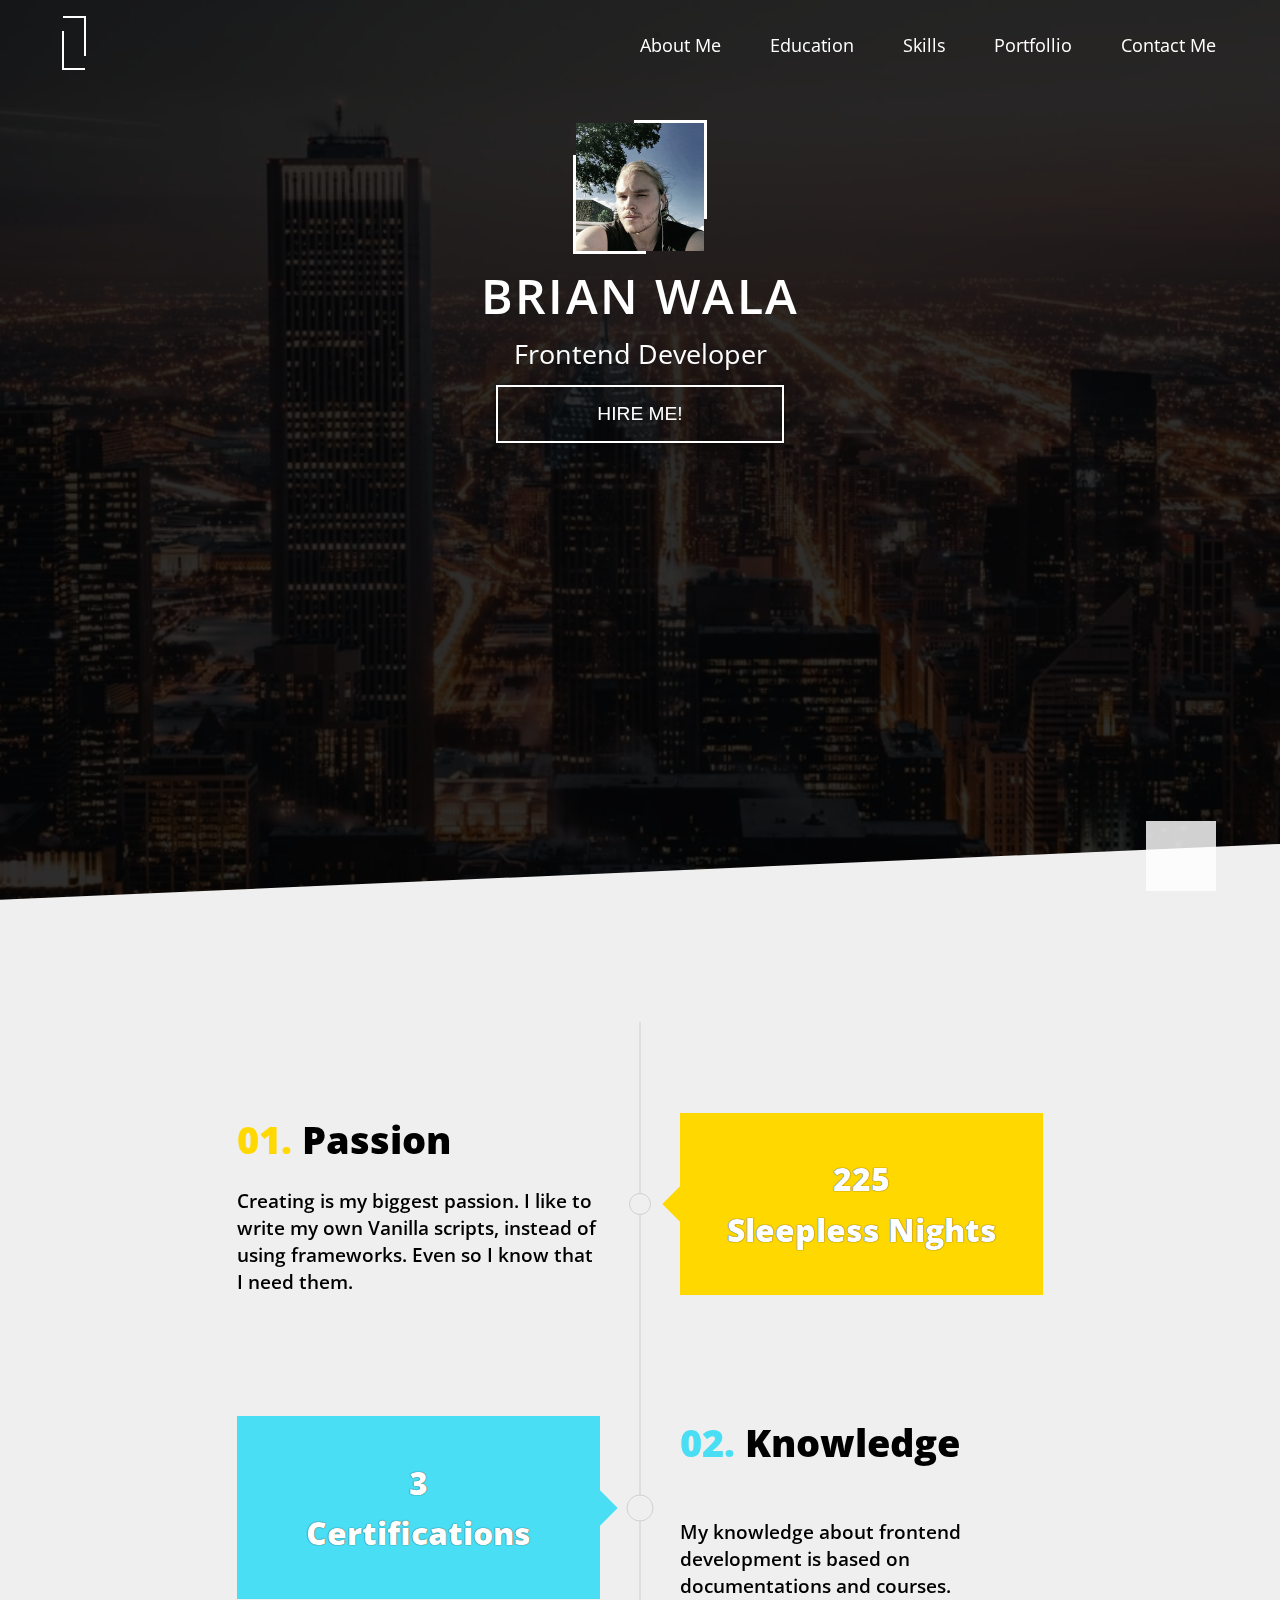
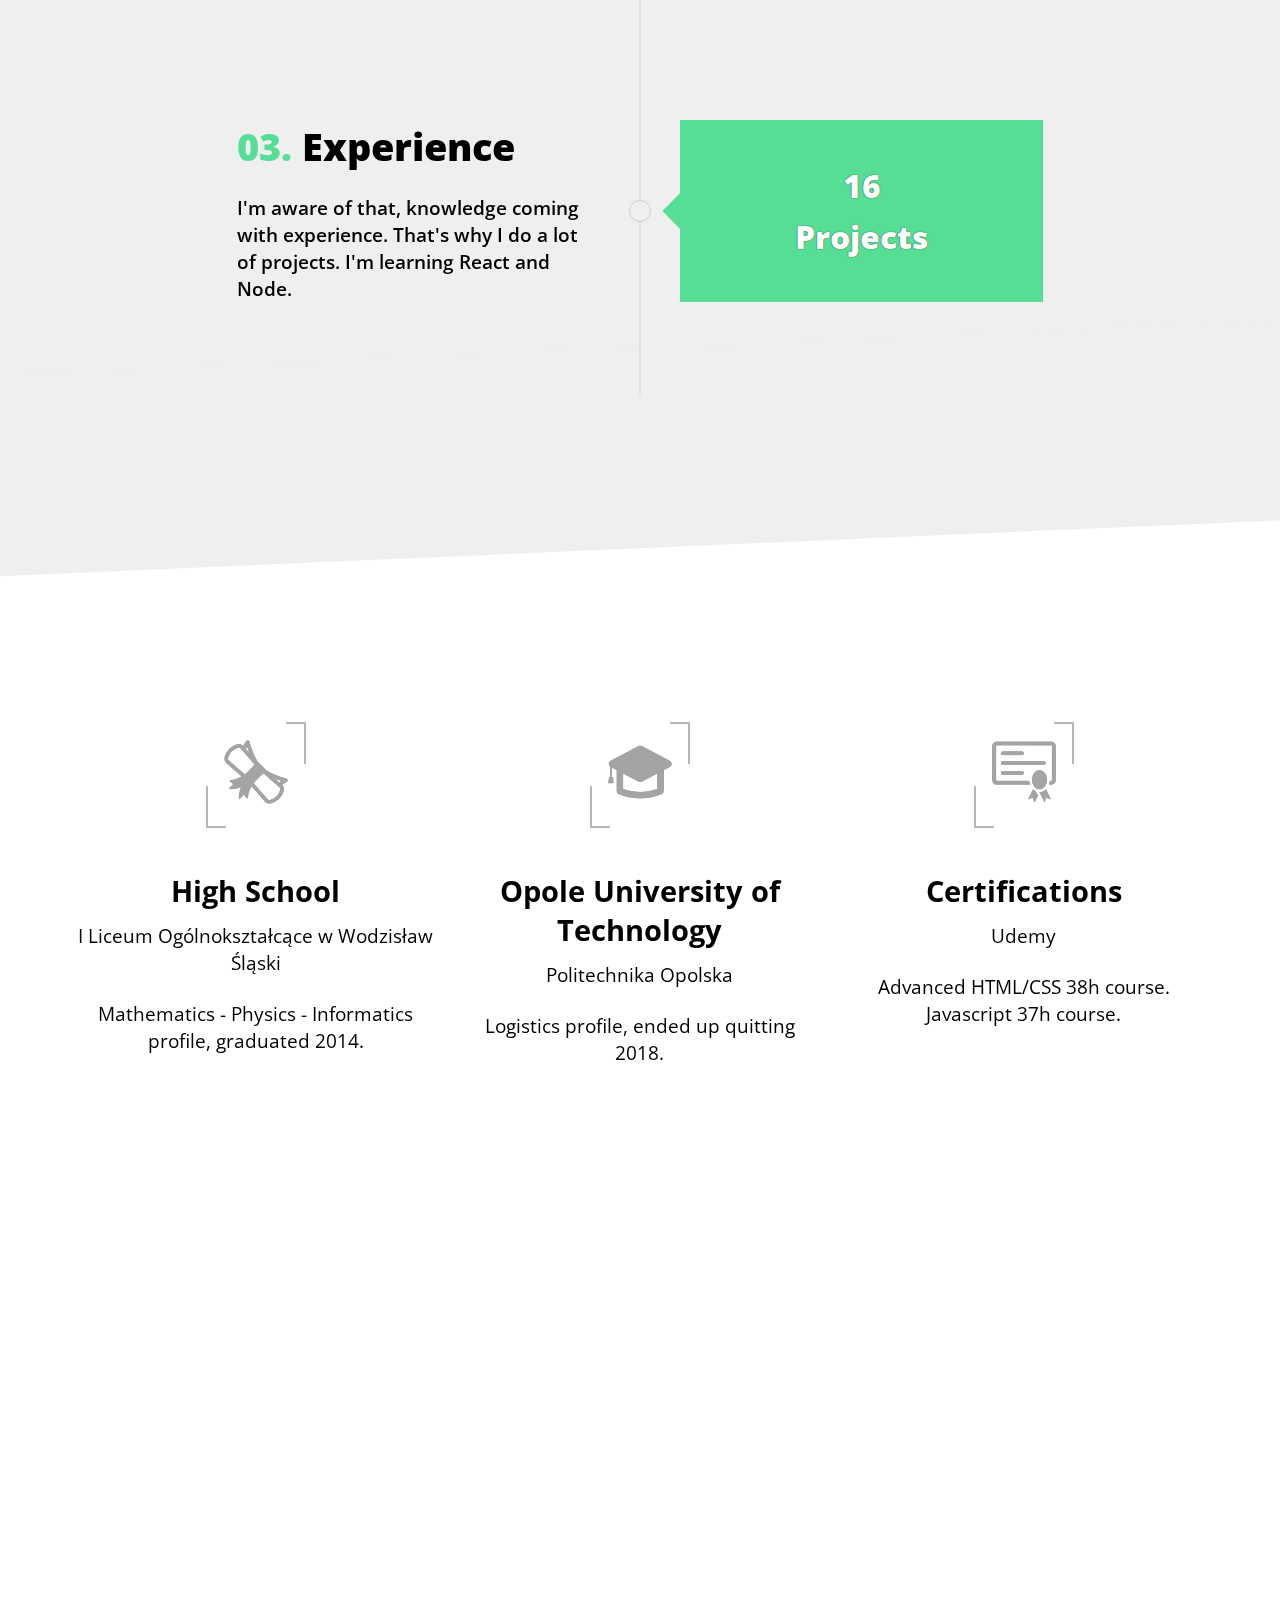
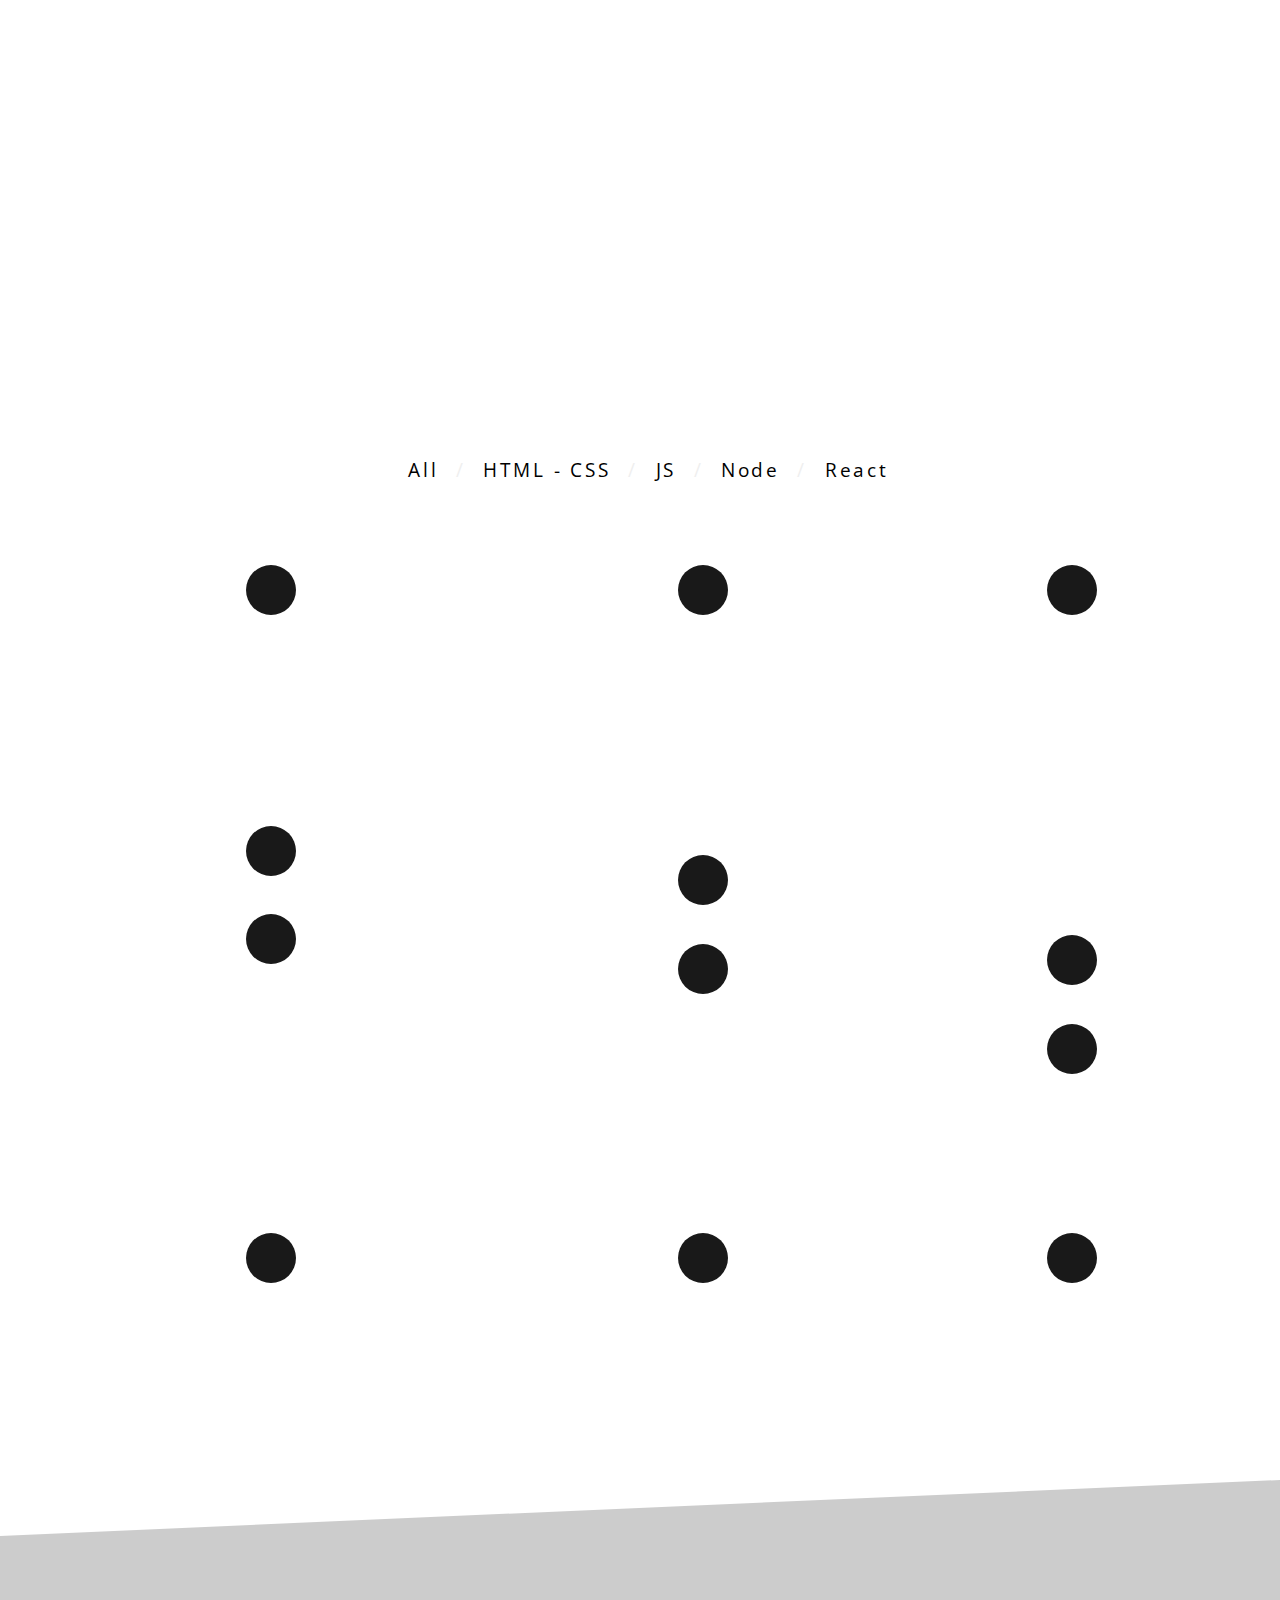
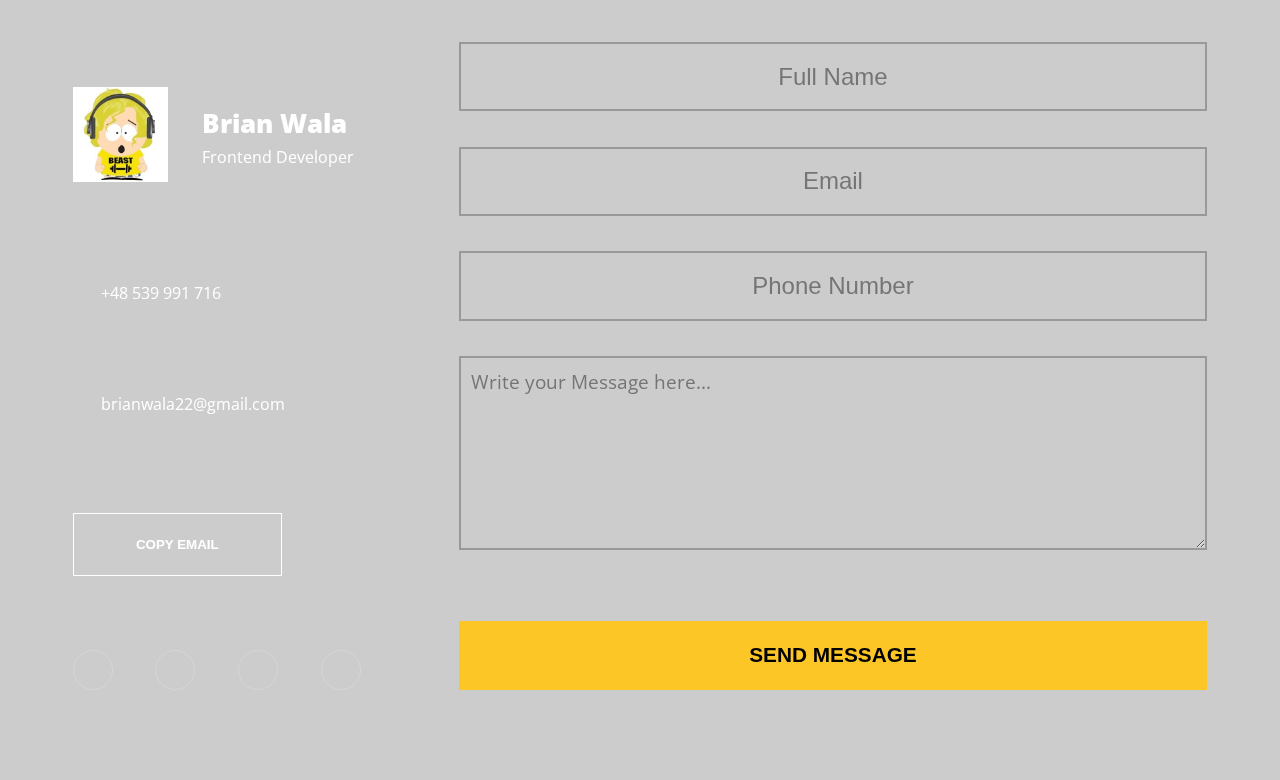
==== index.html @ 5c68babd "," ====
<!DOCTYPE html>
<html lang="en">

<head>
    <!-- Global site tag (gtag.js) - Google Analytics -->
    <script async src="https://www.googletagmanager.com/gtag/js?id=UA-140151211-1"></script>
    <script>
        window.dataLayer = window.dataLayer || [];
        function gtag() { dataLayer.push(arguments); }
        gtag('js', new Date());

        gtag('config', 'UA-140151211-1');
    </script>

    <meta charset="UTF-8">
    <meta name="viewport" content="width=device-width, initial-scale=1.0">
    <meta http-equiv="X-UA-Compatible" content="ie=edge">
    <meta name="description"
        content="Portfolio Junior Frontend Developer, JS developer, looking for a job, Brian Wala.">
    <meta name="keywords" content="Portfolio, Junior, Frontend, JavaScript, HTML, CSS, Vanilla, ES6, RWD">
    <meta name="author" content="Brian Wala">
    <meta name="theme-color" content="#000">
    <!-- use manifest.json link it ..  https://developers.google.com/web/tools/lighthouse/audits/address-bar -->
    <!-- <meta name="theme-color" content="#000000"> -->
    <title>Portfolio Frontend developer, JS developer Wala Brian</title>



    <link rel="shortcut icon" href="img/ico.jpg">
    <link rel="stylesheet" href="css/index.css">
    <link href="https://fonts.googleapis.com/css?family=Open+Sans:400,600,800" rel="stylesheet">
    <!-- ico -->
    <link rel="stylesheet" href="https://use.fontawesome.com/releases/v5.8.1/css/all.css"
        integrity="sha384-50oBUHEmvpQ+1lW4y57PTFmhCaXp0ML5d60M1M7uH2+nqUivzIebhndOJK28anvf" crossorigin="anonymous">

    <!-- reCaptcha -->
    <!-- <script src="https://www.google.com/recaptcha/api.js?render=6Ldl36cUAAAAAAi9pVMBzgOW0lQ9LRKJDiUFxq5w" async
        defer></script> -->
</head>

<body>



    <header class="header">
        <!-- navigation -->

        <nav class="nav">
            <div class="logo"></div>

            <ul class="nav__list">
                <li class="nav__link nav__link--about"> <a href="#">About Me</a></li>
                <li class="nav__link nav__link--skills"><a href="#">Education</a></li>
                <li class="nav__link nav__link--progress"><a href="#">Skills</a></li>
                <li class="nav__link nav__link--projects"><a href="#">Portfollio</a></li>
                <li class="nav__link nav__link--footer"><a href="#">Contact Me</a></li>
            </ul>
            <!-- HAMBURGER -->
            <nav class="nav--ham">
                <div class="ham">
                    <span class="ham__bar ham__bar--first"></span>
                    <span class="ham__bar ham__bar--second"></span>
                    <span class="ham__bar ham__bar--thirt"></span>
                </div>
                <ul class="ham__list">
                    <li class="ham__link ham__link--about"><a class="ham__a" href="#">About Me</a></li>
                    <li class="ham__link ham__link--skills"><a class="ham__a" href="#">Education</a></li>
                    <li class="ham__link nav__link--progress"><a class="ham__a" href="#">Skills</a></li>
                    <li class="ham__link ham__link--projects"><a class="ham__a" href="#">Portfollio</a></li>
                    <li class="ham__link ham__link--footer"><a class="ham__a" href="#">Contact Me</a></li>
                </ul>
            </nav>

        </nav>
        <!-- header section-->
        <section class="header__section">
            <div class="header__img"> <img src="img/me3.png" alt="Author image" class="img"></div>
            <h2 class="header__h1">Brian Wala</h2>
            <span class="header__specialization">Frontend Developer</span>
            <button class="header__button">Hire me!</button>
        </section>
    </header>

    <div class="arrow"><i class="fas fa-chevron-up arrow__ico"></i></div>

    <!-- main -->
    <main class="main">

        <!-- sections..                                                                             -->
        <div class="main__section main__section--about">

            <!-- wrapper 90% of width                                                               -->
            <div class="main__wrapper about">

                <!-- about section 1-->
                <div class=about__section>
                    <!-- describe wrapper -->
                    <section class="about__describe">
                        <h2 class="about__h2">
                            <span class="about__number about__number--yellow">01.</span> Passion
                        </h2>
                        <p class="about__p">
                            Creating is my biggest passion. I like to write my own Vanilla scripts, instead of using
                            frameworks. Even so I know that I need them.
                        </p>
                    </section>
                    <!-- note wrapper -->
                    <div class="about__note about__note--yellow">
                        <div class="about__amount about__amount--nights">225</div>
                        <div class="about__label">Sleepless Nights</div>
                    </div>
                    <!-- about section END -->
                </div>

                <!-- about section 2-->
                <div class="about__section">
                    <!-- note wrapper -->
                    <div class="about__note about__note--blue">
                        <div class="about__amount about__amount--certifications">3</div>
                        <div class="about__label">Certifications</div>
                    </div>
                    <!-- describe wrapper -->
                    <section class="about__describe">
                        <h2 class="about__h2">
                            <span class="about__number about__number--blue">02.</span> Knowledge
                        </h2>
                        <p class="about__p">
                            My knowledge about frontend development is based on documentations and courses.
                        </p>
                    </section>
                    <!-- about section END -->
                </div>

                <!-- about section 3-->
                <div class="about__section">
                    <!-- describe wrapper -->
                    <section class="about__describe">
                        <h2 class="about__h2">
                            <span class="about__number about__number--green">03.</span> Experience
                        </h2>
                        <p class="about__p">
                            I'm aware of that, knowledge coming with experience. That's why I do
                            a lot of projects. I'm learning React and Node.
                        </p>
                    </section>
                    <!-- note wrapper -->
                    <div class="about__note about__note--green">
                        <div class="about__amount about__amount--projects">16</div>
                        <div class="about__label">Projects</div>
                    </div>

                    <!-- about section END -->
                </div>
                <!-- wrapper 90% END                                                                   -->
            </div>
            <!-- main__section END                                                                     -->
        </div>



        <!-- main section...                                                                        -->
        <div class="main__section main__section--skills">

            <!-- wrapper 90% of width                                                               -->
            <div class="main__wrapper">
                <!-- skills section                                                                     -->
                <div class="skills">

                    <!-- skill 1 -->
                    <section class="skill skill--first">
                        <div id="progress"> </div>
                        <div class="skill__img">
                            <a href="http://www.lo1-wodzislaw.pl" target="_blank" aria-label="my High School"
                                rel="noopener">
                                <img src="img/degree1.png" alt="Diplom" class="img">
                            </a>
                        </div>
                        <h3 class="skill__h3">High School</h3>
                        <span class="skill__school">I Liceum Ogólnokształcące w Wodzisław Śląski</span>
                        <p class="skill__p">Mathematics - Physics - Informatics profile, graduated 2014.</p>
                    </section>

                    <!-- skill 2 -->
                    <section class="skill">
                        <div class="skill__img">
                            <a href="https://www.po.opole.pl" target="_blank" aria-label="my University of Technology"
                                rel="noopener">
                                <img src="img/degree2.png" alt="graduate Hat" class="img">
                            </a>

                        </div>
                        <h3 class="skill__h3">Opole University of Technology</h3>
                        <span class="skill__school">Politechnika Opolska</span>
                        <p class="skill__p">Logistics profile, ended up quitting 2018.</p>
                    </section>

                    <!-- skill 3 -->
                    <section class="skill">
                        <div class="skill__img">
                            <a href="https://www.udemy.com/certificate/UC-1QSD9MDT/" target="_blank"
                                aria-label="my certifications" rel="noopener">
                                <img src="img/degree3.png" alt="Certificat" class="img">
                            </a>
                        </div>
                        <h3 class="skill__h3">Certifications</h3>
                        <span class="skill__school">Udemy</span>
                        <p class="skill__p">
                            Advanced
                            HTML/CSS 38h course.
                        </p>
                        <p>Javascript 37h course.</p>
                        <p></p>
                    </section>

                    <!-- skill section END                                                                    -->
                </div>
                <!-- wrapper 90% END                                                                    -->
            </div>
            <!-- main__section END                                                                      -->
        </div>



        <!-- main section...                                                                        -->
        <!-- paralax progress.css-->

        <div class="main__section main__section--progress">
            <div class="paralax">

            </div>
            <!-- wrapper 90% of width                                                               -->
            <div class="main__wrapper">
                <!-- progress section                                                                   -->
                <div class="progress">
                    <!-- circle progress bar section 1-->
                    <div class="progress__technology">
                        <div class="progress__circle"><canvas class="progress__canvas"></canvas> </div>
                        <span class="progress__label">HTML/CSS<i class="fas fa-hand-pointer pointer"></i> </span>
                    </div>

                    <!-- circle progress bar section 2-->
                    <div class="progress__technology">
                        <div class="progress__circle"><canvas class="progress__canvas"></canvas> </div>
                        <span class="progress__label">JS<i class="fas fa-hand-pointer pointer"></i> </span>
                    </div>

                    <!-- circle progress bar section 3-->
                    <div class="progress__technology">
                        <div class="progress__circle"><canvas class="progress__canvas"></canvas> </div>
                        <span class="progress__label">Node JS<i class="fas fa-hand-pointer pointer"></i> </span>
                    </div>

                    <!-- circle progress bar section 3-->
                    <div class="progress__technology">
                        <div class="progress__circle"><canvas class="progress__canvas"></canvas> </div>
                        <span class="progress__label">React<i class="fas fa-hand-pointer pointer"></i> </span>
                    </div>
                    <!-- circle progress bar section 4-->
                    <div class="progress__technology">
                        <div class="progress__circle"><canvas class="progress__canvas"></canvas> </div>
                        <span class="progress__label">C++<i class="fas fa-hand-pointer pointer"></i> </span>
                    </div>
                    <section class="progress__describe displayNone"></section>
                    <!-- progress section END                                                              -->
                </div>

                <!-- wrapper 90% END                                                                   -->
            </div>
            <!-- main__section END                                                                     -->
        </div>



        <!-- main section...                                                                        -->
        <div class="main__section main__section--projects">
            <!-- wrapper 90% of width                                                               -->
            <!-- projects section                                                                   -->
            <div class="main__wrapper projects">
                <!-- filters -->
                <div class="projects__filters">
                    <span class="projects__filter"><a class="projects__link" href="#">All</a></span>

                    <span class="projects__filter projects__filter--slash">/</span>

                    <span class="projects__filter"><a class="projects__link" href="#">HTML - CSS</a></span>


                    <span class="projects__filter projects__filter--slash">/</span>
                    <span class="projects__filter"><a class="projects__link" href="#">JS</a></span>



                    <span class="projects__filter projects__filter--slash">/</span>
                    <span class="projects__filter"><a class="projects__link" href="#">Node</a></span>



                    <span class="projects__filter projects__filter--slash">/</span>
                    <span class="projects__filter"><a class="projects__link" href="#">React</a></span>


                </div>
                <!-- project collection -->

                <div class="projects__album">
                    <div class="projects__project projects__project--first">
                        <div class="project__iframe"></div>
                        <div class="project__code"><a class="project__a" target="_blank" rel="noopener"
                                aria-label="Show tower defence game code"
                                href="https://github.com/sajrus33/game-tower-defence"><i
                                    class="fas fa-code project__ico project__ico--code"></i></a></div>
                        <div class="project__check"><a class="project__a" target="_blank" rel="noopener"
                                aria-label="Show tower defence game"
                                href="https://sajrus33.github.io/game-tower-defence/"><i
                                    class="fas fa-eye project__ico project__ico--check"></i></a></div>
                    </div>
                    <div class="projects__project projects__project--second">
                        <div class="project__iframe"></div>
                        <div class="project__code"><a class="project__a" target="_blank" rel="noopener"
                                aria-label="Show avangarde website code" href="https://github.com/sajrus33/avangarde"><i
                                    class="fas fa-code project__ico project__ico--code"></i></a></div>
                        <div class="project__check"><a class="project__a" target="_blank" rel="noopener"
                                aria-label="Show avangarde website" href="https://sajrus33.github.io/avangarde/"><i
                                    class="fas fa-eye project__ico project__ico--check"></i></a></div>
                    </div>
                    <div class="projects__project projects__project--thirt">
                        <div class="project__iframe"></div>
                        <div class="project__code"><a class="project__a" target="_blank" rel="noopener"
                                aria-label="Show app todo code" href="https://github.com/sajrus33/app-todo"><i
                                    class="fas fa-code project__ico project__ico--code"></i></a></div>
                        <div class="project__check"><a class="project__a" target="_blank" rel="noopener"
                                aria-label="Show app todo" href="https://sajrus33.github.io/app-todo/"><i
                                    class="fas fa-eye project__ico project__ico--check"></i></a></div>
                    </div>
                    <div class="projects__project projects__project--fourth">
                        <div class="project__iframe"></div>
                        <div class="project__code"><a class="project__a" target="_blank" rel="noopener"
                                aria-label="Show memory cards game code"
                                href="https://github.com/sajrus33/game-memory-cards"><i
                                    class="fas fa-code project__ico project__ico--code"></i></a></div>
                        <div class="project__check"><a class="project__a" target="_blank" rel="noopener"
                                aria-label="Show memory cards game"
                                href="https://sajrus33.github.io/game-memory-cards/"><i
                                    class="fas fa-eye project__ico project__ico--check"></i></a></div>
                    </div>
                    <div class="projects__project projects__project--fifth">
                        <div class="project__iframe"></div>
                        <div class="project__code"><a class="project__a" target="_blank" rel="noopener"
                                aria-label="Show app maps code" href="https://github.com/sajrus33/app-maps"><i
                                    class="fas fa-code project__ico project__ico--code"></i></a></div>
                        <div class="project__check"><a class="project__a" target="_blank" rel="noopener"
                                aria-label="Show app maps" href="https://sajrus33.github.io/app-maps/"><i
                                    class="fas fa-eye project__ico project__ico--check"></i></a></div>
                    </div>
                    <div class="projects__project projects__project--sixth">
                        <div class="project__iframe"></div>
                        <div class="project__code"><a class="project__a" target="_blank" rel="noopener"
                                aria-label="Show Flubmaster website code"
                                href="https://github.com/sajrus33/web-flubmaster"><i
                                    class="fas fa-code project__ico project__ico--code"></i></a></div>
                        <div class="project__check"><a class="project__a" target="_blank" rel="noopener"
                                aria-label="Show Flubmaster website"
                                href="https://sajrus33.github.io/web-flubmaster/"><i
                                    class="fas fa-eye project__ico project__ico--check"></i></a></div>
                    </div>

                </div>
                <!-- projects section END                                                              -->

                <!-- wrapper 90% END                                                                   -->
            </div>
            <!-- main__section END                                                                     -->
        </div>
        <!-- main END -->
    </main>



    <footer class="main__section main__section--footer">
        <!-- wrapper 90% of width                                                               -->
        <div class="main__wrapper footer">

            <div class="footer__contact">
                <address class="footer__adress">

                    <div class="footer__wrapper footer__wrapper--me">
                        <div class="footer__img">
                            <img src="img/me2.jpg" alt="Author southpark version image" class="img">
                        </div>
                        <div class="footer__me">
                            <div class="footer__h3">Brian Wala</div>
                            <span class="footer__specialization">Frontend Developer</span>
                        </div>
                    </div>

                    <div class="footer__myNumber"><i class="fas fa-mobile-alt footer__ico footer__ico--contact"></i>
                        <p class="contact__info">+48 539 991 716</p>
                    </div>

                    <div class="footer__myEmail"><i
                            class="fas fa-envelope footer__ico footer__ico--contact"></i>brianwala22@gmail.com</div>

                    <button class="footer__button">Copy Email</button>
                    <!-- add for button to copy the value of none displayed input  -->
                    <input type="text" value="brianwala22@gmail.com" class="myEmail" aria-label="Author email">

                    <div class="footer__wrapper footer__wrapper--media">
                        <a href="https://www.facebook.com/groups/jsway" target="_blank" aria-label="my facebook"
                            rel="noopener" class="footer__media footer__media--first">
                            my facebook
                            <i class="fab fa-facebook-f footer__ico footer__ico--fb"></i>
                        </a>


                        <a href="https://github.com/sajrus33" target="_blank" aria-label="my github" rel="noopener"
                            class="footer__media footer__media--second">
                            my github
                            <i class="fab fa-github footer__ico footer__ico footer__ico--git"></i>
                        </a>
                        <a href="https://codepen.io/sajrus33/" target="_blank" aria-label="my codepen" rel="noopener"
                            class="footer__media footer__media--thirt">
                            my codepen
                            <i class="fab fa-codepen footer__ico footer__ico footer__ico--code"></i>
                        </a>

                        <a href="https://www.linkedin.com/in/brian-wala-2a852a184/" target="_blank"
                            aria-label="my linkedin" rel="noopener" class="footer__media footer__media--fifth">
                            my linkedin
                            <i class="fab fa-linkedin footer__ico footer__ico footer__ico--g"></i>
                        </a>
                    </div>

                </address>
            </div>

            <form class="footer__mailer" action="homepage">
                <input placeholder="Full Name" type="text" class="footer__input footer__name"
                    aria-label="Write your name here">
                <input placeholder="Email" type="email" class="footer__input footer__email"
                    aria-label="Write your email here">
                <input placeholder="Phone Number" type="text" class="footer__input footer__number"
                    aria-label="Write your phone number here">
                <textarea placeholder="Write your Message here..." class="footer__input footer__message"
                    aria-label="Write your message here"></textarea>
                <div class="g-recaptcha footer__cap" data-sitekey="6Ldl36cUAAAAAAi9pVMBzgOW0lQ9LRKJDiUFxq5w"
                    data-size="invisible"></div>
                <input value="SEND MESSAGE" type="submit" class="footer__input footer__submit "
                    aria-label="Send the message">
            </form>
        </div>

    </footer>
    <script src="https://www.google.com/recaptcha/api.js"></script>

    <script src="https://cdn.emailjs.com/sdk/2.3.2/email.min.js"></script>
    <script type="module" src="script.js"></script>

</body>

</html>
---- css/index.css ----
:root{--sectionMinHeight:320px;--portfolioMinHeight:var(--sectionMinHeight);--wrapperWidth:90%;--navWidth:50%;--aboutLineLeft:50%;--noteAfterLeftBlue:calc(111%);--noteAfterLeft:calc(-11%);--noteBeforeSize:25px;--noteWidth:45%;--noteHeight:60%;--noteBeforeLeft:0%;--skewHeight:200px;--blue:rgba(73,222,244,1);--yellow:rgba(255,216,0,1);--green:rgba(86,222,150,1);--gray:rgba(239,239,239,1);--gray2:rgba(207,207,207,1);--footerGray:rgba(153,153,153,1);--footerDarkGray:rgba(175,175,175,1);--footerMediaGray:rgba(213,213,213,.5);--footerMediaHover:rgba(213,213,213,1);--grayDark:rgba(182,182,182);--greenDark:rgba(0,148,63,1);--orange:rgba(252,198,38,1);--colorFb:rgba(59,89,152,1);--colorGit:black;--colorCode:rgba(30,31,38,1);--colorGoogle:#0E76A8;--projectWidthBig:36%;--projectWidthSmall:25%;--projectWidth:var(--projectWidthBig);--projectWidth2:var(--projectWidthBig);--projectWidth3:var(--projectWidthSmall);--projectWidth4:var(--projectWidthBig);--projectWidth5:var(--projectWidthBig);--projectWidth6:var(--projectWidthSmall);--projectHeight:44%;--projectHeight2:48%;--projectHeight3:59%;--projectHeight4:52%;--projectHeight5:48%;--projectHeight6:37%;--projectSelf5:flex-end;--projectMargin:-9vh}*{padding:0;margin:0;box-sizing:border-box}a{text-decoration:none;color:#fff}button{cursor:pointer}.img{width:100%;height:100%}body{background-color:#fff;font-family:'Open Sans',sans-serif}.paralax{position:fixed;top:0;left:0;width:100%;height:100%;background-image:url(../img/paralax.jpg);background-size:cover;background-position:center;box-shadow:inset 200vw 0 0 0 rgba(0,0,0,.82);z-index:-1}::-webkit-scrollbar{width:15px; background-color:#fff}::-webkit-scrollbar-thumb{background-color:#000}@keyframes fadeIn{0%{box-shadow:inset 200vw 0 0 0 rgba(0,0,0,.6)}100%{box-shadow:inset 200vw 0 0 0 rgba(0,0,0,.82)}}@keyframes fadeOut{0%{box-shadow:inset 100vw 0 0 0 rgba(0,0,0,.82)}100%{box-shadow:inset 100vw 0 0 0 rgba(0,0,0,.6)}}.arrow{position:fixed;width:70px;height:70px;right:5%;bottom:1%;background-color:rgba(255,255,255,.82);z-index:5;cursor:pointer}.arrow:hover{background-color:rgba(255,255,255,1)}.arrow__ico{font-size:60px;position:absolute;top:50%;left:50%;transform:translate(-50%,-50%)}.header{position:relative;height:100vh;min-height:calc(var(--sectionMinHeight) * 1);background-color:transparent;background-size:cover;display:flex;flex-direction:column; align-items:center;overflow:hidden}.header::after{content:"";position:absolute;bottom:0;left:0;transform-origin:bottom left;transform:translate(0,100%) rotate(-2.5deg);width:110%;height:var(--skewHeight);background-color:var(--gray)}.nav{position:relative;width:var(--wrapperWidth);height:10%;margin-bottom:1%;display:flex;flex-direction:row;justify-content:flex-end;align-items:center}.logo{position:absolute;top:20%;left:0;width:20px;height:50px}.logo::after{content:"";position:absolute;top:0;right:0;width:105%;height:75%;border-top:2px solid #fff;border-right:2px solid #fff;transform:translate(2px,-2px)}.logo::before{content:"";position:absolute;bottom:0;left:0;width:105%;height:75%;border-bottom:2px solid #fff;border-left:2px solid #fff;transform:translate(-2px,2px)}.nav__list{width:var(--navWidth);display:flex;flex-direction:row;justify-content:space-between;align-items:center}.nav__link{list-style:none;font-size:1.1em;font-weight:400;cursor:pointer}.nav--ham{display:none}.ham{position:fixed;right:5%;top:2%;height:50px;width:50px;cursor:pointer;transition:.1s;z-index:1000}.ham__bar{position:absolute;width:100%;height:10%;background:var(--gray); box-shadow: 0px 0px 5px 0px rgba(0,0,0,0.75);transform-origin:left center;transition:.3s}.ham__bar--first{top:0;transform:translate(0,0) rotate(0);animation:bar1close linear .3s forwards}.ham__bar--second{top:50%;transform:translateY(-50%);transition:.2s;animation:bar2close linear .2s forwards}.ham__bar--thirt{bottom:0;animation:bar3close linear .3s forwards}.ham__bar--firstA{animation:bar1 linear .3s forwards}.ham__bar--secondA{animation:bar2 linear .2s forwards}.ham__bar--thirtA{animation:bar3 linear .3s forwards}@keyframes bar1{0%{transform:rotate(0); width:100%;}100%{transform:rotate(45deg);width:126.8%;}}@keyframes bar2{0%{background-color:var(--gray); box-shadow: 0px 0px 5px 0px rgba(0,0,0,0.75);}100%{background-color:transparent; box-shadow: 0px 0px 0px 0px rgba(0,0,0,0.75);}}@keyframes bar3{0%{transform:rotate(0);width:100%;}100%{transform:rotate(-45deg);width:126.8%;}}@keyframes bar1close{0%{transform:rotate(45deg);width:126.8%;}100%{transform:rotate(0);width:100%;}}@keyframes bar2close{0%{background-color:transparent}100%{background-color:var(--gray)}}@keyframes bar3close{0%{transform:rotate(-45deg); width:126.8%;}100%{transform:rotate(0); width:100%;}}.ham__list{position:fixed;left:0;top:0;height:100%;min-height:320px;width:100%;z-index:999;background-color:#000;display:none;flex-direction:column;justify-content:space-around;align-items:center}.ham__a{display:flex;flex-direction:column;justify-content:center;align-items:center}.ham__link{position:relative;padding:3%;list-style:none;font-size:1.8em;font-weight:600;cursor:pointer;transition:.2s linear}.ham__link::before{box-sizing:border-box;content:"";position:absolute;right:0;top:0;border-top:2px solid var(--grayDark);border-right:2px solid var(--grayDark);width:55%;height:75%;transition:.2s linear}.ham__link::after{box-sizing:border-box;content:"";position:absolute;left:0;bottom:0;border-left:2px solid var(--grayDark);border-bottom:2px solid var(--grayDark);width:55%;height:75%;transition:.2s linear}.ham__link:hover{padding:5%}.header__section{position:relative;min-height:40%;width:var(--portfolioMinHeight);display:flex;flex-direction:column;align-items:center;justify-content:center;z-index:5}.header__img{display:flex;position:relative;width:40%;filter:grayscale(66%)}.header__img::after{content:"";position:absolute;top:0;right:0;width:55%;height:75%;border-top:3px solid #fff;border-right:3px solid #fff;transform:translate(3px,-3px)}.header__img::before{content:"";position:absolute;bottom:0;left:0;width:55%;height:75%;border-bottom:3px solid #fff;border-left:3px solid #fff;transform:translate(-3px,3px)}.header__h1{font-size:3em;letter-spacing:.05em;color:#fff;font-weight:600;white-space:nowrap;text-transform:uppercase;margin-top:4%}.header__specialization{font-size:1.7em;color:#fff;font-weight:400;white-space:nowrap;margin-top:2%}.header__button{position:relative;width:90%;padding:5%;min-height:50px;background-color:transparent;border:#fff solid 2px;font-size:1.2em;color:#fff;font-weight:400;text-transform:uppercase;box-shadow:0 0 5px 0 rgba(0,0,0,.75);white-space:nowrap;margin-top:4%;margin-bottom:0%;overflow:hidden;transition:.1s .05s linear}.header__button:hover{color:#000}.header__button::after{content:"";position:absolute;left:0;top:0;background-color:#fff;transform:translateX(-100%);transition:.2s linear;z-index:-1;height:100%;width:100%}.header__button:hover:after{transform:translateX(0)}.main{display:flex;flex-direction:column;justify-content:center;align-items:center;overflow:hidden}.main__section{width:100%;min-height:calc(var(--sectionMinHeight) * 1);background-color:#fff;display:flex;flex-direction:column;justify-content:center;align-items:center}.main__wrapper{height:100%;width:90%;display:flex;flex-direction:column;justify-content:center;align-items:center}.main__section--about{position:relative;background-color:var(--gray);overflow:hidden}.about{position:relative;min-height:calc(var(--sectionMinHeight) * 1.35);height:135vh;width:90%;display:flex;flex-direction:column;align-items:center;justify-content:center;overflow:hidden;z-index:3}.about::before{content:"";position:absolute;left:var(--aboutLineLeft);top:50%;transform:translate(-50%,-50%);width:1px;background-color:var(--gray2);height:80%}.about__section{position:relative;min-height:25%;width:70%;display:flex;flex-direction:row;display:flex;flex-direction:row;align-items:center;justify-content:space-between;flex-wrap:wrap}.about__describe{min-height:var(--noteHeight);width:var(--noteWidth);order:var(--describeOrder);display:flex;flex-direction:column;align-items:flex-start;justify-content:space-between}.about__h2{font-size:2.4em;font-weight:800}.about__p{font-size:1.2em;font-weight:600}.about__note{position:relative;height:var(--noteHeight);width:var(--noteWidth);color:#fff;text-shadow: 0px 0px 1px#000;font-size:2em;font-weight:800;padding:5%;white-space:nowrap;order:var(--noteOrder);display:flex;flex-direction:column;align-items:center;justify-content:space-around;z-index:1}.about__note::before{content:"";position:absolute;z-index:0;left:var(--noteBeforeLeft);top:50%;transform:translate(-50%,-50%) rotate(45deg);width:var(--noteBeforeSize);height:var(--noteBeforeSize);background-color:var(--yellow)}.about__note::after{content:"";position:absolute;z-index:0;left:var(--noteAfterLeft);top:50%;transform:translate(-50%,-50%);border:var(--gray2) 1px solid;border-radius:50%;width:calc(var(--noteBeforeSize) * .8);height:calc(var(--noteBeforeSize) * .8);background-color:var(--gray)}.about__note--yellow{background-color:var(--yellow)}.about__number--yellow{color:var(--yellow)}.about__note--blue{background-color:var(--blue)}.about__number--blue{color:var(--blue)}.about__note--blue::before{background-color:var(--blue);left:100%}.about__note--blue::after{left:var(--noteAfterLeftBlue);width:calc(var(--noteBeforeSize));height:calc(var(--noteBeforeSize))}.about__note--green{background-color:var(--green)}.about__number--green{color:var(--green)}.about__note--green::before{background-color:var(--green)}.about__label{z-index:1;text-align:center}.main__section--skills{min-height:75vh; padding: 5% 0;flex-grow:1;position:relative;z-index:1}.main__section--skills::before{content:"";position:absolute;top:0;left:0;transform-origin:bottom right;transform:translate(-.5%,-100%) rotate(-2.5deg);width:110%;height:var(--skewHeight);background-color:var(--gray)}.skills{min-height:100%;width:100%;margin-top:25px;display:flex;justify-content:center;align-items:center;flex-wrap:wrap}.skill{position:relative;width:31%;min-width:200px;height:65%;min-height:calc(160px * .65); font-size:1.2em;margin-left:auto;margin-right:auto;margin-bottom:auto;margin-top:5%;text-align:center;display:flex;flex-direction:column;justify-content:center;align-items:center}.skill__img{position:relative;margin-bottom:12%}.skill__img::before{box-sizing:border-box;content:"";position:absolute;right:0;top:0;border-top:2px solid var(--grayDark);border-right:2px solid var(--grayDark);width:20%;height:40%;transition:.2s linear}.skill__img:hover::before{right:-5px;top:-5px}.skill__img::after{box-sizing:border-box;content:"";position:absolute;left:0;bottom:0;border-left:2px solid var(--grayDark);border-bottom:2px solid var(--grayDark);width:20%;height:40%;transition:.2s linear}.skill__img:hover::after{left:-5px;bottom:-5px}.skill__h3{margin-bottom:3.5%;font-size:1.5em;}.skill__school{margin-bottom:6.5%}.skill__p{width:100%}.main__section--progress{position:relative;min-height:75vh; padding: 5% 0;background-color:transparent}.main__section--progress::before{content:"";position:absolute;top:0;right:0;transform-origin:bottom right;transform:translate(-2%,-100%) rotate(-2.5deg);width:110%;height:var(--skewHeight);background-color:#fff}.main__section--progress::after{content:"";position:absolute;bottom:0;right:0;transform-origin:bottom left;transform:translate(2%,100%) rotate(-2.5deg);width:110%;height:var(--skewHeight);background-color:#fff}.progress{position:relative;height:100%;width:100%;margin-top:5%;margin-bottom:5%;display:flex;flex-direction:row;justify-content:space-around;align-items:center;flex-wrap:wrap;cursor:pointer}.progress__technology{height:100%;cursor:pointer;margin-bottom:15px;display:flex;flex-direction:column;justify-content:center;align-items:center;cursor:pointer;transition:.5s linear}.progress__circle{position:relative;box-sizing:content-box;width:calc(75vh * .31);min-width:calc(var(--sectionMinHeight) * .31);height:calc(75vh * .31);min-height:calc(var(--sectionMinHeight) * .31);background-color:transparent;font-size:2.3em;font-weight:800;color:#fff;display:flex;flex-direction:column;justify-content:center;align-items:center}.progress__canvas{position:absolute;left:0;top:0;width:100%;height:100%}.progress__technology:hover .pointer{transform:translateY(0) rotate(-30deg)}.pointer{position:absolute;top:0;left:100%;height:auto;font-size:1em;color:var(--orange);transform:translateY(50%) rotate(-30deg);transition:.2s linear}.progress__label{position:relative;color:#fff;margin-top:15%;font-size:1.4em;letter-spacing:.15em}.progress__describe{position:absolute;color:#fff;font-size:1.5em;width:70%;height:90%;min-height:calc(320px * .5);transform:translateX(100vw);transition:.2s;margin-left:10px}.progress__describe--runIn{position:relative;transform:translateX(0)}.main__section--projects{background-color:#fff;z-index:1}.projects{min-height:135vh;height:135vh}.projects__filters{width:100%;height:1.5%;margin-bottom:7.5%;display:flex;justify-content:center;align-items:center}.projects__filter{font-size:1.2em;height:100%;margin-left:1.5%;letter-spacing:.15em}.projects__filter--slash{font-weight:400;color:var(--gray)}.projects__link{color:inherit}.projects__album{position:relative;height:60%;width:100%;display:flex;flex-wrap:wrap;justify-content:space-between;align-items:stretch}.projects__project{position:relative;overflow:hidden;display:flex;justify-content:flex-start;align-items:flex-start;cursor:pointer}.projects__project--first{height:var(--projectHeight);width:var(--projectWidth);align-self:flex-start;order:var(--projectOrder)}.projects__project--second{height:var(--projectHeight2);width:var(--projectWidth2);align-self:flex-start;order:var(--projectOrder2)}.projects__project--thirt{height:var(--projectHeight3);width:var(--projectWidth3);align-self:flex-end;order:var(--projectOrder3)}.projects__project--fourth{height:var(--projectHeight4);width:var(--projectWidth4);align-self:flex-start;transform:translateY(var(--projectMargin));order:var(--projectOrder4)}.projects__project--fifth{height:var(--projectHeight5);width:var(--projectWidth5);align-self:var(--projectSelf5);transform:translateY(var(--projectMargin));order:var(--projectOrder5)}.projects__project--sixth{height:var(--projectHeight6);width:var(--projectWidth6);align-self:flex-end;transform:translateY(var(--projectMargin));order:var(--projectOrder6)}.project__iframe{width:100%;height:100%; background-size:cover;background-repeat:no-repeat;transition:.2s linear;z-index:1;cursor:pointer;pointer-events:all;border:none;overflow: hidden;}.projects__project:hover .project__iframe{transform:scale(1.1)}.project__code{z-index:2;position:absolute;top:0;left:50%;transform:translate(-50%,5px);min-width:50px;min-height:50px;padding:5px 5px;border-radius:50%;font-size:1.5em;color:var(--gray);background-color:rgba(0,0,0,.9);display:flex;justify-content:center;align-items:center;transition:.3s}.project__check{z-index:2;position:absolute;bottom:0;left:50%;transform:translate(-50%,-5px);min-width:50px;min-height:50px;padding:5px 5px;border-radius:50%;font-size:1.5em;color:var(--gray);background-color:rgba(0,0,0,.9);display:flex;justify-content:center;align-items:center;transition:.3s}.project__a{position:absolute; left:0;top:0; bottom:0; right:0;display:block;} .project__ico{pointer-events:none}.project__ico{position:absolute;left:50%;top:50%;transform:translate(-50%,-50%)}.main__section--footer{position:relative;min-height:var(--sectionMinHeight);height:100vh;background-color:rgba(0,0,0,.2)}.main__section--footer::before{content:"";position:absolute;top:0;right:0;transform-origin:bottom right;transform:translate(0,-100%) rotate(-2.5deg);width:110%;height:var(--skewHeight);background-color:#fff}.footer{display:flex;flex-direction:row;justify-content:center;align-items:flex-end}.footer__contact{position:relative;width:25%;height:67%;margin-bottom:10vh;white-space:nowrap}.footer__adress{width:100%;height:100%;color:#fff;font-style:normal;display:flex;flex-direction:column;justify-content:space-between;align-items:flex-start}.footer__wrapper{width:100%;display:flex;flex-direction:row;justify-content:space-between;align-items:center;flex-wrap:wrap}.footer__wrapper--me{height:auto}.footer__img{width:33%;min-width:50px}.footer__me{width:55%}.footer__h3{font-size:1.6em;font-weight:800;margin-bottom:5px}.footer__myNumber{position:relative;left:10%;height:2.5%;width:100%;margin-top:8.5%;display:flex;flex-direction:column;justify-content:center;align-items:flex-start}.footer__myEmail{position:relative;left:10%;height:2.5%;width:100%;margin-bottom:9.5%;margin-top:7.5%;word-break:break-all;display:flex;flex-direction:column;justify-content:center;align-items:flex-start}.myEmail{position:absolute;transform:translateX(-100vw)}.footer__ico{position:absolute;left:50%;top:50%;transform:translate(-50%,-50%); color:white;}.footer__ico--contact{transform:translate(0,-50%);left:-10%}.footer__button{box-sizing:content-box;position:relative;width:72%;min-width:80px;height:10%;min-height:20px;background-color:transparent;color:#fff;text-transform:uppercase;font-weight:600;cursor:pointer;color:#fff;border:#fff solid 1px;transition:.18s;z-index:1;overflow:hidden}.footer__button::after{content:"";position:absolute;left:0;top:50%;transform:translateY(-50%);background-color:#fff;width:100%;height:0%;transition:.3s;z-index:-1}.footer__button:hover::after{height:105%}.footer__button:hover{color:#000}.footer__wrapper--media{align-items:flex-end}.footer__media{display:block;position:relative;width:40px;height:40px;background-color:transparent;border-radius:50%;border:solid 1px var(--footerMediaHover);color:transparent;}.footer__media--first:hover{background-color:var(--colorFb)}.footer__media--second:hover{background-color:var(--colorGit)}.footer__media--thirt:hover{background-color:var(--colorCode)}.footer__media--fifth:hover{background-color:var(--colorGoogle)}.footer__mailer{height:72%;width:65%;margin-bottom:10vh;margin-left:8.5%;display:flex;flex-direction:column;justify-content:space-between;align-items:center}.footer__input{height:calc(7.5% / .7);width:100%;background-color:transparent;border:var(--footerGray) 2px solid;color:var(--footerDarkGray);text-align:center;align-self:flex-start;font-size:1.5em;outline-color:var(--orange);}.footer__cap{align-self: flex-start;}.footer__message{position:relative;height:calc(30%);padding:10px;text-align:left;font-family:inherit;font-size:1.2em}.footer__message::-webkit-input-placeholder{display:flex;justify-content:center;align-items:center;position:absolute}.footer__submit{background-color:var(--orange);color:#000;font-size:1.3em;font-weight:600;border:none;cursor:pointer}.displayNone{display:none}.hide{display:none}.flex{display:flex}@keyframes goInRight{100%{transform:translateX(0)}}@media only screen and (max-width:3000px)and (orientation:landscape){:root{--sectionMinHeight:480px;--portfolioMinHeight:320px;--wrapperWidth:90%;--navWidth:50%;--aboutLineLeft:50%;--noteAfterSize:25px}body{font-size:20px}}@media only screen and (max-width:3000px) and (orientation:portrait){:root{--wrapperSize:80%;--sectionMinHeight:320px;--wrapperWidth:90%;--navWidth:50%;--aboutLineLeft:90%;--noteAfterSize:25px;--noteWidth:100%;--noteHeight:calc(45% * .6);--describeOrder:1;--noteOrder:2;--noteBeforeLeft:100%;--noteAfterLeft:107%;--noteAfterLeftBlue:var(--noteAfterLeft);--projectWidthBig:36%;--projectWidthSmall:25%;--projectWidth:44%;--projectWidth2:48%;--projectWidth3:59%;--projectWidth4:52%;--projectWidth5:48%;--projectWidth6:37%;--projectHeight:var(--projectWidthBig);--projectHeight2:var(--projectWidthBig);--projectHeight3:var(--projectWidthSmall);--projectHeight4:var(--projectWidthBig);--projectHeight5:var(--projectWidthBig);--projectHeight6:var(--projectWidthSmall);--projectOrder:1;--projectOrder2:3;--projectOrder3:5;--projectOrder4:2;--projectOrder5:4;--projectOrder6:6;--projectSelf5:flex-start;--projectMargin:0}body{font-size:23px}.footer__wrapper{width:100%}.about__note{box-sizing:content-box}}@media only screen and (max-width:1666px)and (orientation:landscape){:root{--wrapperSize:80%;--sectionMinHeight:480px}body{font-size:18px}}@media only screen and (max-width:1366px)and (orientation:landscape){:root{--wrapperSize:80%;--sectionMinHeight:400px}body{font-size:16px}}@media only screen and (max-width:1366px) and (orientation:portrait){:root{--wrapperWidth:90%}body{font-size:18px}.main__wrapper--lightWood{height:50vh}.main__product{height:50vh}}@media only screen and (max-width:1080px)and (orientation:landscape){:root{--navWidth:50%;--wrapperSize:80%;--sectionMinHeight:360px}body{font-size:13px}.nav__list{display:none}.nav--ham{display:flex}}@media only screen and (max-width:1080px)and (orientation:portrait){:root{--wrapperSize:80%}body{font-size:17px}.nav__list{display:none}.nav--ham{display:flex}}@media only screen and (max-width:872px) and (orientation:landscape){:root{--wrapperWidth:90%;--sectionMinHeight:340px}.nav__list{display:none}body{font-size:10px}.header__nav--menu{display:none}}@media only screen and (max-width:872px) and (orientation:portrait){:root{--wrapperSize:80%}body{font-size:13.5px}.header__nav--menu{display:none}.nav__list{display:none}}@media only screen and (max-width:640px){:root{--wrapperSize:80%;--noteBeforeSize:12.5px;--sectionMinHeight:320px}body{font-size:9px}}@media only screen and (max-width:640px) and (orientation:portrait){body{font-size:12px}.footer{flex-direction:column;justify-content:center;align-items:center}.footer__contact{height:10%;width:100%}.footer__button,.footer__myEmail,.footer__myNumber,.footer__specialization,.footer__wrapper--me{display:none}.footer__wrapper--media{flex-wrap:nowrap}.footer__mailer{width:100%;margin:0}.footer__contact{margin-bottom:0}}@media only screen and (max-width:480px){:root{--wrapperSize:90%}body{font-size:10px}.about__note{font-weight:700}}@media only screen and (max-width:480px) and (orientation:portrait){body{font-size:11px}}@media only screen and (max-width:320px)and (orientation:landscape){:root{--wrapperSize:95%}body{font-size:9.5px}}@media only screen and (max-width:321px)and (orientation:portrait){:root{--wrapperSize:95%}body{font-size:9.5px}}.tip{position: fixed;top: 0;z-index: 999;width: 100vw;height: 70px;background-color: rgba(239, 171, 31,1);color: black;animation: tip 4s forwards;display: flex;flex-direction: column;justify-content: center;align-items: center;font-size: 1.5em; font-weight:600; white-space: no-wrap;pointer-events: none;}@keyframes tip {10% {  top: 60%;}15% {  top: 45%;}20% {  top: 55%;}25% {  top: 50%;}90% {  top: 50%;}100% {  top: 100%;}}
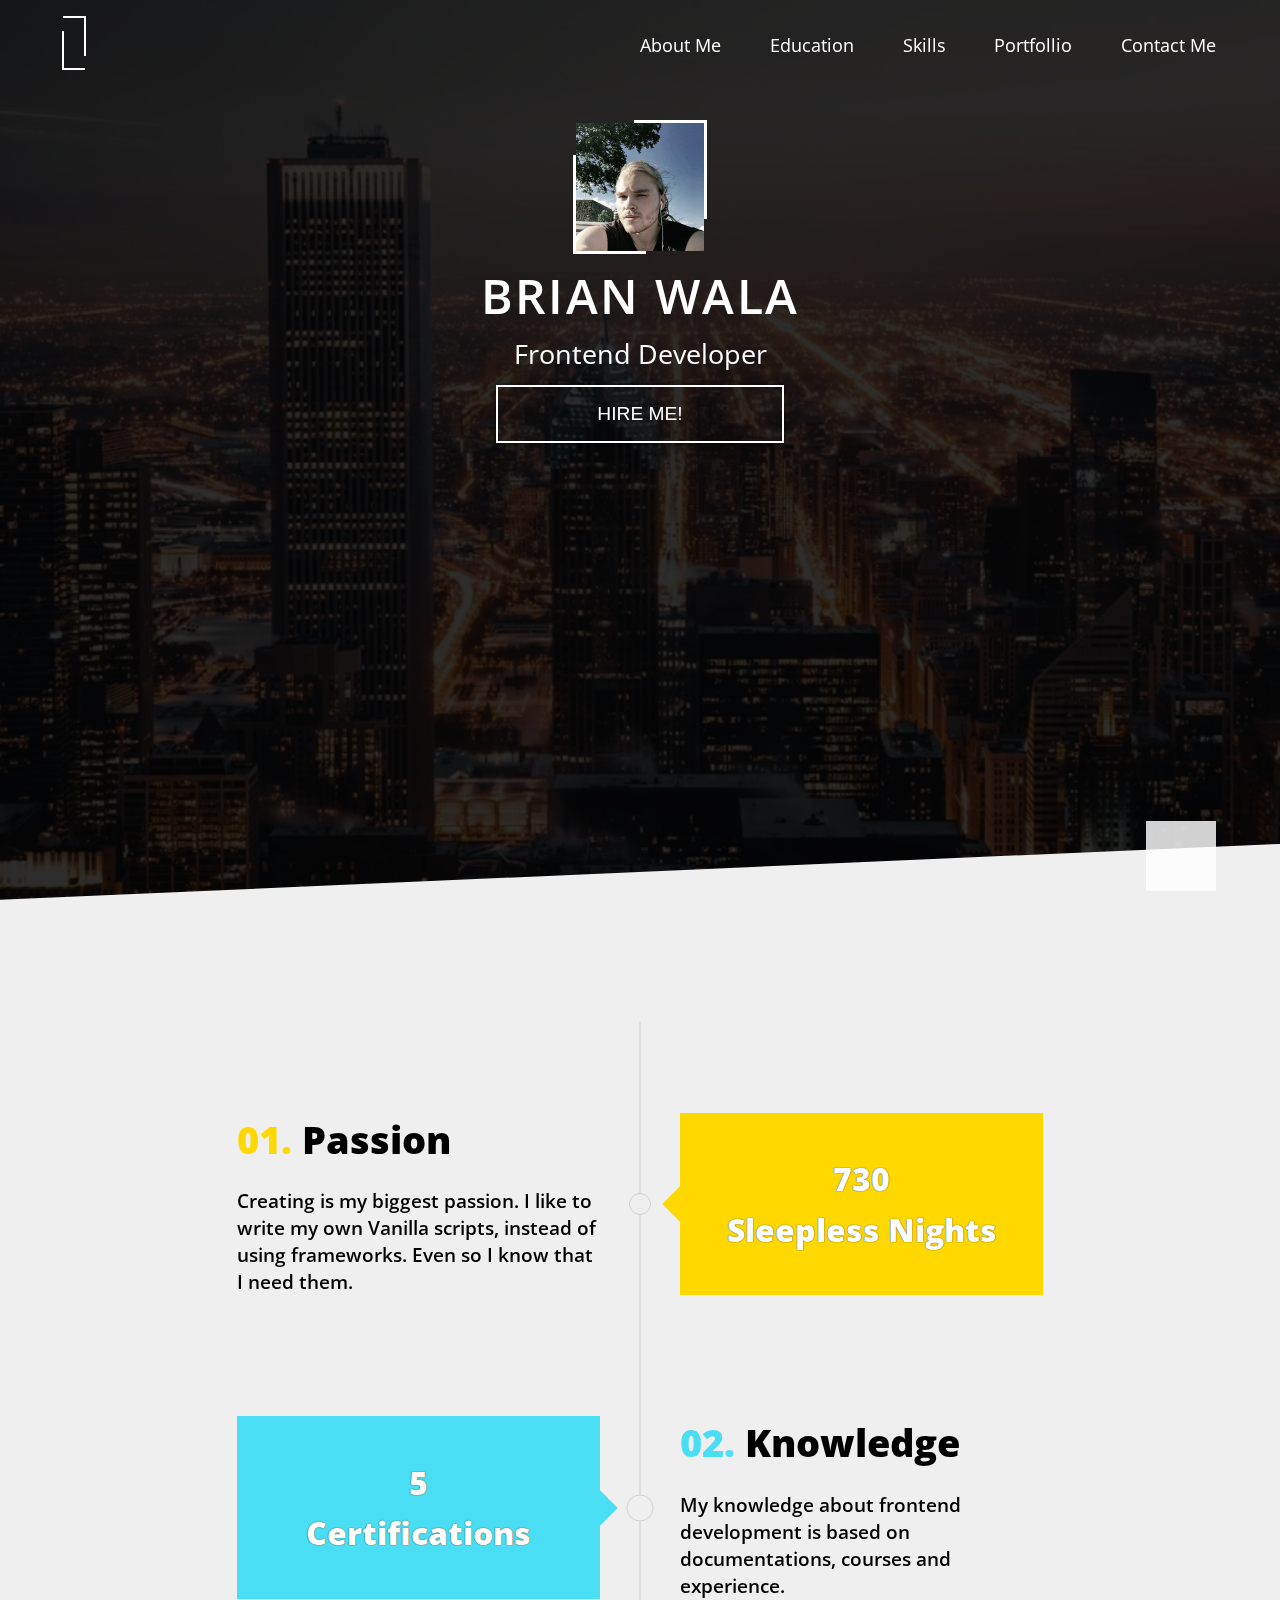
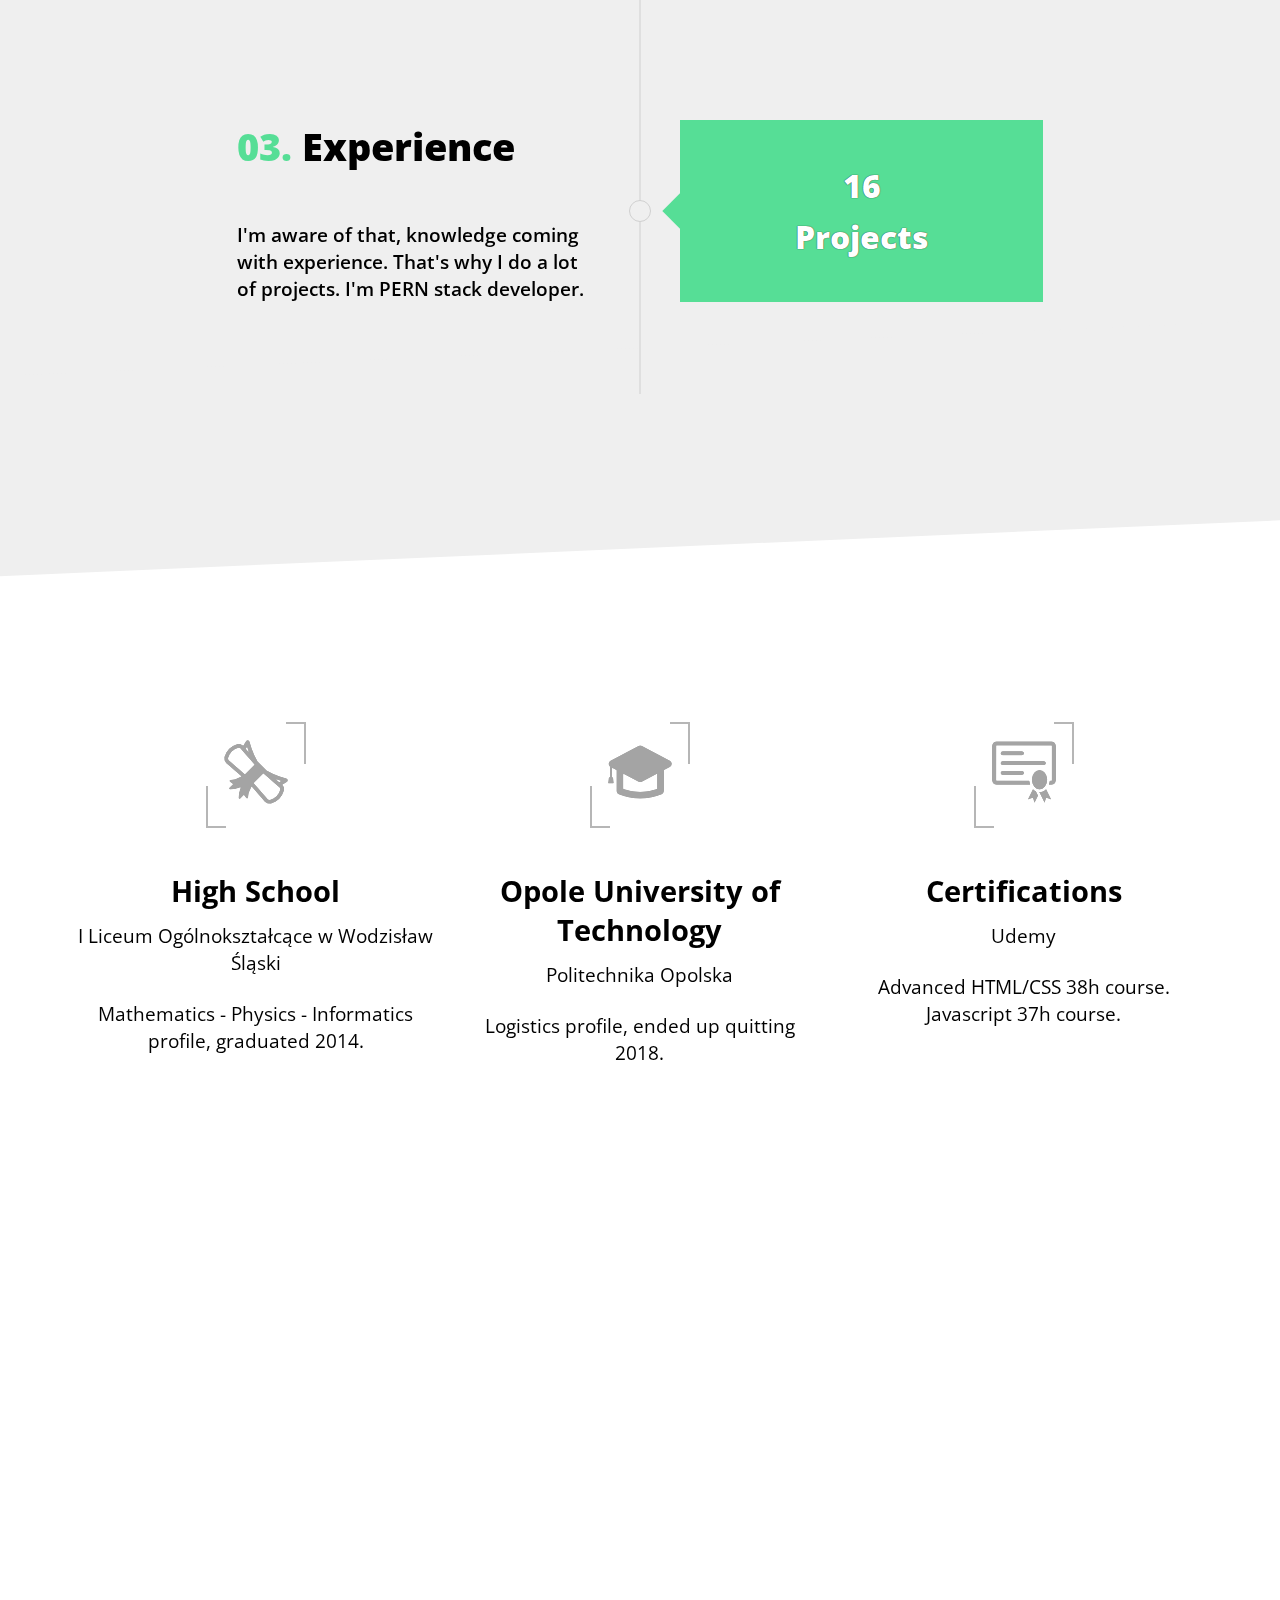
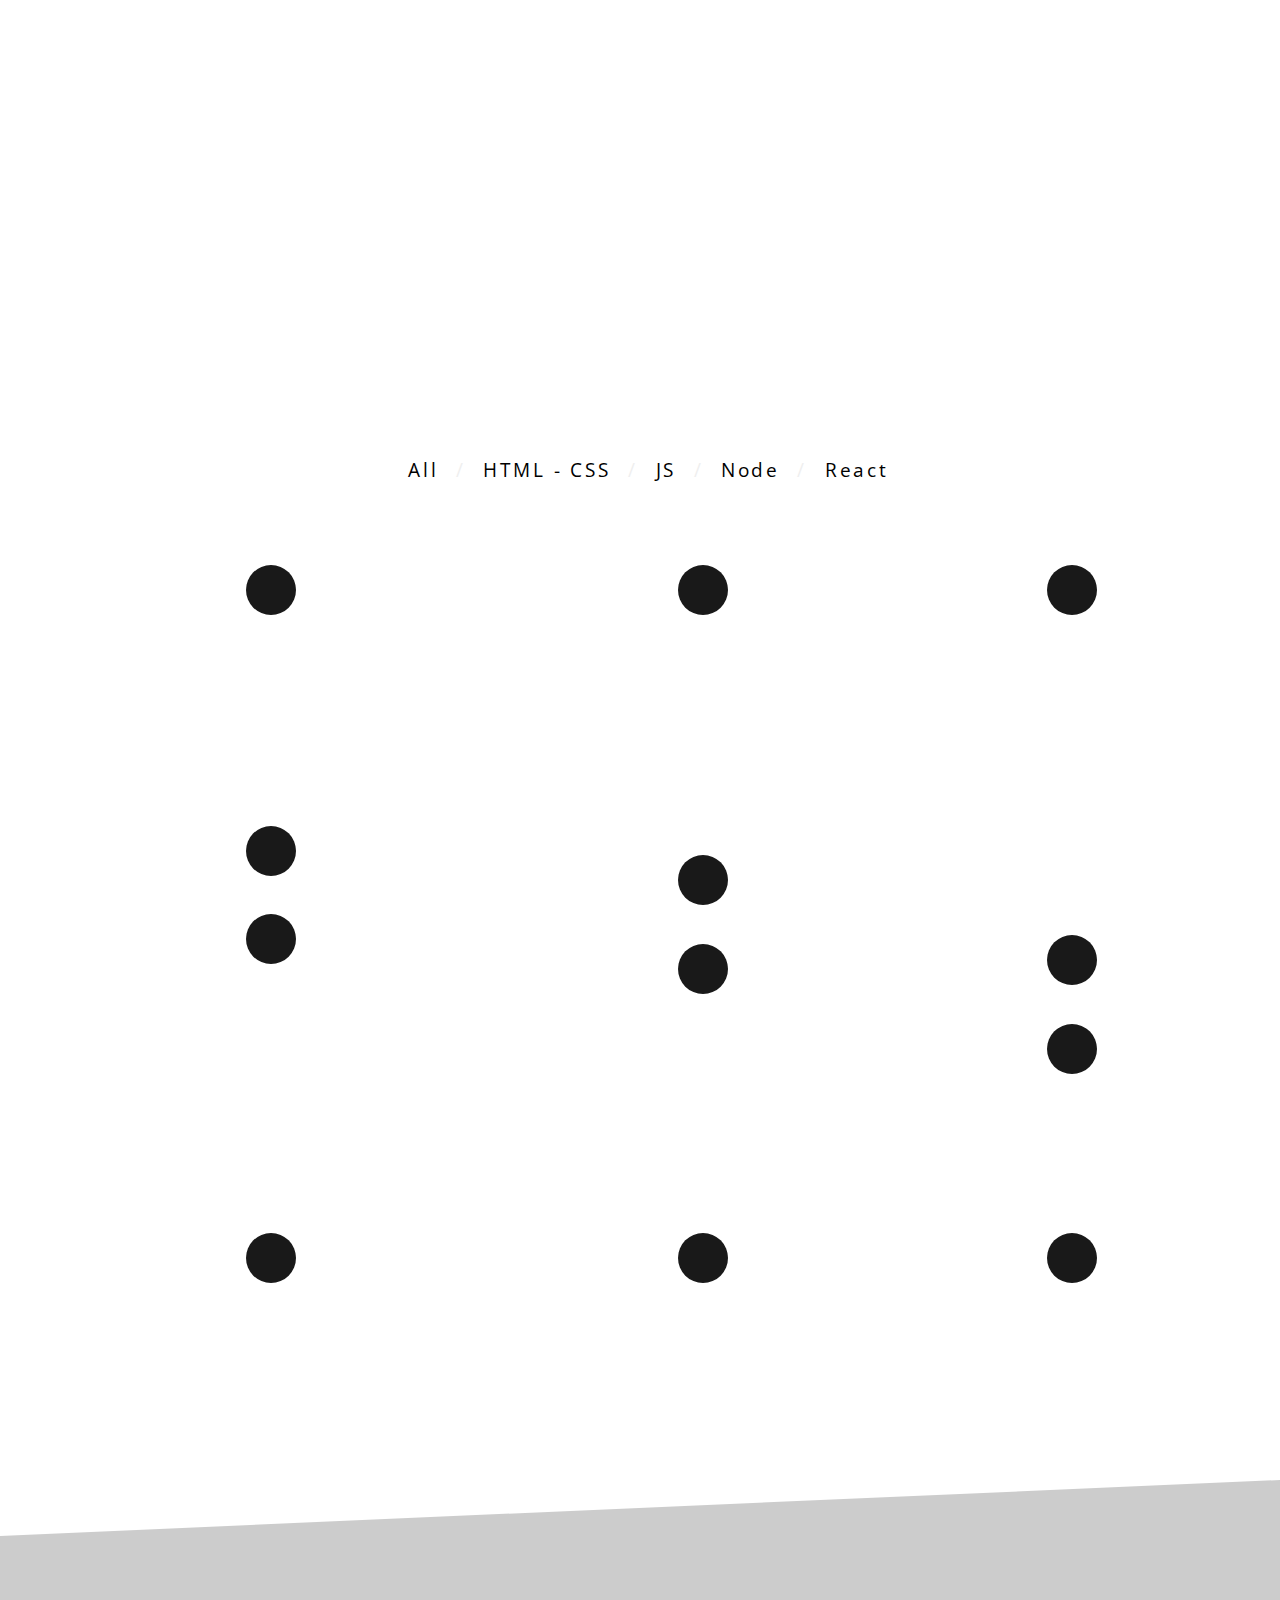
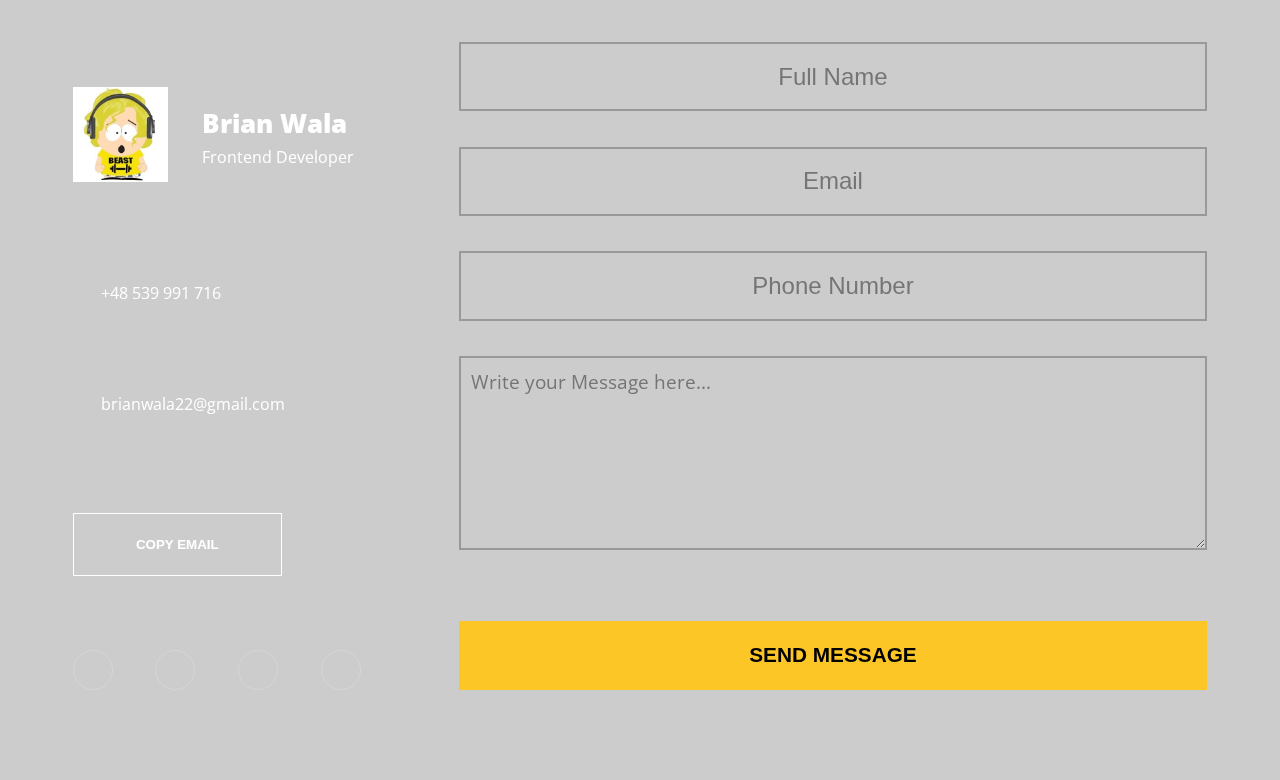
==== commit 6c585f37: "updated technologies info" ====
--- a/index.html
+++ b/index.html
@@ -6,7 +6,10 @@
     <script async src="https://www.googletagmanager.com/gtag/js?id=UA-140151211-1"></script>
     <script>
         window.dataLayer = window.dataLayer || [];
-        function gtag() { dataLayer.push(arguments); }
+
+        function gtag() {
+            dataLayer.push(arguments);
+        }
         gtag('js', new Date());
 
         gtag('config', 'UA-140151211-1');
@@ -106,7 +109,7 @@
                     </section>
                     <!-- note wrapper -->
                     <div class="about__note about__note--yellow">
-                        <div class="about__amount about__amount--nights">225</div>
+                        <div class="about__amount about__amount--nights">730</div>
                         <div class="about__label">Sleepless Nights</div>
                     </div>
                     <!-- about section END -->
@@ -116,7 +119,7 @@
                 <div class="about__section">
                     <!-- note wrapper -->
                     <div class="about__note about__note--blue">
-                        <div class="about__amount about__amount--certifications">3</div>
+                        <div class="about__amount about__amount--certifications">5</div>
                         <div class="about__label">Certifications</div>
                     </div>
                     <!-- describe wrapper -->
@@ -125,7 +128,7 @@
                             <span class="about__number about__number--blue">02.</span> Knowledge
                         </h2>
                         <p class="about__p">
-                            My knowledge about frontend development is based on documentations and courses.
+                            My knowledge about frontend development is based on documentations, courses and experience.
                         </p>
                     </section>
                     <!-- about section END -->
@@ -140,7 +143,7 @@
                         </h2>
                         <p class="about__p">
                             I'm aware of that, knowledge coming with experience. That's why I do
-                            a lot of projects. I'm learning React and Node.
+                            a lot of projects. I'm PERN stack developer. 
                         </p>
                     </section>
                     <!-- note wrapper -->
@@ -442,16 +445,15 @@
                     aria-label="Write your phone number here">
                 <textarea placeholder="Write your Message here..." class="footer__input footer__message"
                     aria-label="Write your message here"></textarea>
-                <div class="g-recaptcha footer__cap" data-sitekey="6Ldl36cUAAAAAAi9pVMBzgOW0lQ9LRKJDiUFxq5w"
-                    data-size="invisible"></div>
+                <div class="g-recaptcha footer__cap" data-sitekey="6Ldl36cUAAAAAAi9pVMBzgOW0lQ9LRKJDiUFxq5w"></div>
                 <input value="SEND MESSAGE" type="submit" class="footer__input footer__submit "
                     aria-label="Send the message">
             </form>
         </div>
 
     </footer>
+
     <script src="https://www.google.com/recaptcha/api.js"></script>
-
     <script src="https://cdn.emailjs.com/sdk/2.3.2/email.min.js"></script>
     <script type="module" src="script.js"></script>
 
--- a/css/index.css
+++ b/css/index.css
@@ -1 +1 @@
-:root{--sectionMinHeight:320px;--portfolioMinHeight:var(--sectionMinHeight);--wrapperWidth:90%;--navWidth:50%;--aboutLineLeft:50%;--noteAfterLeftBlue:calc(111%);--noteAfterLeft:calc(-11%);--noteBeforeSize:25px;--noteWidth:45%;--noteHeight:60%;--noteBeforeLeft:0%;--skewHeight:200px;--blue:rgba(73,222,244,1);--yellow:rgba(255,216,0,1);--green:rgba(86,222,150,1);--gray:rgba(239,239,239,1);--gray2:rgba(207,207,207,1);--footerGray:rgba(153,153,153,1);--footerDarkGray:rgba(175,175,175,1);--footerMediaGray:rgba(213,213,213,.5);--footerMediaHover:rgba(213,213,213,1);--grayDark:rgba(182,182,182);--greenDark:rgba(0,148,63,1);--orange:rgba(252,198,38,1);--colorFb:rgba(59,89,152,1);--colorGit:black;--colorCode:rgba(30,31,38,1);--colorGoogle:#0E76A8;--projectWidthBig:36%;--projectWidthSmall:25%;--projectWidth:var(--projectWidthBig);--projectWidth2:var(--projectWidthBig);--projectWidth3:var(--projectWidthSmall);--projectWidth4:var(--projectWidthBig);--projectWidth5:var(--projectWidthBig);--projectWidth6:var(--projectWidthSmall);--projectHeight:44%;--projectHeight2:48%;--projectHeight3:59%;--projectHeight4:52%;--projectHeight5:48%;--projectHeight6:37%;--projectSelf5:flex-end;--projectMargin:-9vh}*{padding:0;margin:0;box-sizing:border-box}a{text-decoration:none;color:#fff}button{cursor:pointer}.img{width:100%;height:100%}body{background-color:#fff;font-family:'Open Sans',sans-serif}.paralax{position:fixed;top:0;left:0;width:100%;height:100%;background-image:url(../img/paralax.jpg);background-size:cover;background-position:center;box-shadow:inset 200vw 0 0 0 rgba(0,0,0,.82);z-index:-1}::-webkit-scrollbar{width:15px; background-color:#fff}::-webkit-scrollbar-thumb{background-color:#000}@keyframes fadeIn{0%{box-shadow:inset 200vw 0 0 0 rgba(0,0,0,.6)}100%{box-shadow:inset 200vw 0 0 0 rgba(0,0,0,.82)}}@keyframes fadeOut{0%{box-shadow:inset 100vw 0 0 0 rgba(0,0,0,.82)}100%{box-shadow:inset 100vw 0 0 0 rgba(0,0,0,.6)}}.arrow{position:fixed;width:70px;height:70px;right:5%;bottom:1%;background-color:rgba(255,255,255,.82);z-index:5;cursor:pointer}.arrow:hover{background-color:rgba(255,255,255,1)}.arrow__ico{font-size:60px;position:absolute;top:50%;left:50%;transform:translate(-50%,-50%)}.header{position:relative;height:100vh;min-height:calc(var(--sectionMinHeight) * 1);background-color:transparent;background-size:cover;display:flex;flex-direction:column; align-items:center;overflow:hidden}.header::after{content:"";position:absolute;bottom:0;left:0;transform-origin:bottom left;transform:translate(0,100%) rotate(-2.5deg);width:110%;height:var(--skewHeight);background-color:var(--gray)}.nav{position:relative;width:var(--wrapperWidth);height:10%;margin-bottom:1%;display:flex;flex-direction:row;justify-content:flex-end;align-items:center}.logo{position:absolute;top:20%;left:0;width:20px;height:50px}.logo::after{content:"";position:absolute;top:0;right:0;width:105%;height:75%;border-top:2px solid #fff;border-right:2px solid #fff;transform:translate(2px,-2px)}.logo::before{content:"";position:absolute;bottom:0;left:0;width:105%;height:75%;border-bottom:2px solid #fff;border-left:2px solid #fff;transform:translate(-2px,2px)}.nav__list{width:var(--navWidth);display:flex;flex-direction:row;justify-content:space-between;align-items:center}.nav__link{list-style:none;font-size:1.1em;font-weight:400;cursor:pointer}.nav--ham{display:none}.ham{position:fixed;right:5%;top:2%;height:50px;width:50px;cursor:pointer;transition:.1s;z-index:1000}.ham__bar{position:absolute;width:100%;height:10%;background:var(--gray); box-shadow: 0px 0px 5px 0px rgba(0,0,0,0.75);transform-origin:left center;transition:.3s}.ham__bar--first{top:0;transform:translate(0,0) rotate(0);animation:bar1close linear .3s forwards}.ham__bar--second{top:50%;transform:translateY(-50%);transition:.2s;animation:bar2close linear .2s forwards}.ham__bar--thirt{bottom:0;animation:bar3close linear .3s forwards}.ham__bar--firstA{animation:bar1 linear .3s forwards}.ham__bar--secondA{animation:bar2 linear .2s forwards}.ham__bar--thirtA{animation:bar3 linear .3s forwards}@keyframes bar1{0%{transform:rotate(0); width:100%;}100%{transform:rotate(45deg);width:126.8%;}}@keyframes bar2{0%{background-color:var(--gray); box-shadow: 0px 0px 5px 0px rgba(0,0,0,0.75);}100%{background-color:transparent; box-shadow: 0px 0px 0px 0px rgba(0,0,0,0.75);}}@keyframes bar3{0%{transform:rotate(0);width:100%;}100%{transform:rotate(-45deg);width:126.8%;}}@keyframes bar1close{0%{transform:rotate(45deg);width:126.8%;}100%{transform:rotate(0);width:100%;}}@keyframes bar2close{0%{background-color:transparent}100%{background-color:var(--gray)}}@keyframes bar3close{0%{transform:rotate(-45deg); width:126.8%;}100%{transform:rotate(0); width:100%;}}.ham__list{position:fixed;left:0;top:0;height:100%;min-height:320px;width:100%;z-index:999;background-color:#000;display:none;flex-direction:column;justify-content:space-around;align-items:center}.ham__a{display:flex;flex-direction:column;justify-content:center;align-items:center}.ham__link{position:relative;padding:3%;list-style:none;font-size:1.8em;font-weight:600;cursor:pointer;transition:.2s linear}.ham__link::before{box-sizing:border-box;content:"";position:absolute;right:0;top:0;border-top:2px solid var(--grayDark);border-right:2px solid var(--grayDark);width:55%;height:75%;transition:.2s linear}.ham__link::after{box-sizing:border-box;content:"";position:absolute;left:0;bottom:0;border-left:2px solid var(--grayDark);border-bottom:2px solid var(--grayDark);width:55%;height:75%;transition:.2s linear}.ham__link:hover{padding:5%}.header__section{position:relative;min-height:40%;width:var(--portfolioMinHeight);display:flex;flex-direction:column;align-items:center;justify-content:center;z-index:5}.header__img{display:flex;position:relative;width:40%;filter:grayscale(66%)}.header__img::after{content:"";position:absolute;top:0;right:0;width:55%;height:75%;border-top:3px solid #fff;border-right:3px solid #fff;transform:translate(3px,-3px)}.header__img::before{content:"";position:absolute;bottom:0;left:0;width:55%;height:75%;border-bottom:3px solid #fff;border-left:3px solid #fff;transform:translate(-3px,3px)}.header__h1{font-size:3em;letter-spacing:.05em;color:#fff;font-weight:600;white-space:nowrap;text-transform:uppercase;margin-top:4%}.header__specialization{font-size:1.7em;color:#fff;font-weight:400;white-space:nowrap;margin-top:2%}.header__button{position:relative;width:90%;padding:5%;min-height:50px;background-color:transparent;border:#fff solid 2px;font-size:1.2em;color:#fff;font-weight:400;text-transform:uppercase;box-shadow:0 0 5px 0 rgba(0,0,0,.75);white-space:nowrap;margin-top:4%;margin-bottom:0%;overflow:hidden;transition:.1s .05s linear}.header__button:hover{color:#000}.header__button::after{content:"";position:absolute;left:0;top:0;background-color:#fff;transform:translateX(-100%);transition:.2s linear;z-index:-1;height:100%;width:100%}.header__button:hover:after{transform:translateX(0)}.main{display:flex;flex-direction:column;justify-content:center;align-items:center;overflow:hidden}.main__section{width:100%;min-height:calc(var(--sectionMinHeight) * 1);background-color:#fff;display:flex;flex-direction:column;justify-content:center;align-items:center}.main__wrapper{height:100%;width:90%;display:flex;flex-direction:column;justify-content:center;align-items:center}.main__section--about{position:relative;background-color:var(--gray);overflow:hidden}.about{position:relative;min-height:calc(var(--sectionMinHeight) * 1.35);height:135vh;width:90%;display:flex;flex-direction:column;align-items:center;justify-content:center;overflow:hidden;z-index:3}.about::before{content:"";position:absolute;left:var(--aboutLineLeft);top:50%;transform:translate(-50%,-50%);width:1px;background-color:var(--gray2);height:80%}.about__section{position:relative;min-height:25%;width:70%;display:flex;flex-direction:row;display:flex;flex-direction:row;align-items:center;justify-content:space-between;flex-wrap:wrap}.about__describe{min-height:var(--noteHeight);width:var(--noteWidth);order:var(--describeOrder);display:flex;flex-direction:column;align-items:flex-start;justify-content:space-between}.about__h2{font-size:2.4em;font-weight:800}.about__p{font-size:1.2em;font-weight:600}.about__note{position:relative;height:var(--noteHeight);width:var(--noteWidth);color:#fff;text-shadow: 0px 0px 1px#000;font-size:2em;font-weight:800;padding:5%;white-space:nowrap;order:var(--noteOrder);display:flex;flex-direction:column;align-items:center;justify-content:space-around;z-index:1}.about__note::before{content:"";position:absolute;z-index:0;left:var(--noteBeforeLeft);top:50%;transform:translate(-50%,-50%) rotate(45deg);width:var(--noteBeforeSize);height:var(--noteBeforeSize);background-color:var(--yellow)}.about__note::after{content:"";position:absolute;z-index:0;left:var(--noteAfterLeft);top:50%;transform:translate(-50%,-50%);border:var(--gray2) 1px solid;border-radius:50%;width:calc(var(--noteBeforeSize) * .8);height:calc(var(--noteBeforeSize) * .8);background-color:var(--gray)}.about__note--yellow{background-color:var(--yellow)}.about__number--yellow{color:var(--yellow)}.about__note--blue{background-color:var(--blue)}.about__number--blue{color:var(--blue)}.about__note--blue::before{background-color:var(--blue);left:100%}.about__note--blue::after{left:var(--noteAfterLeftBlue);width:calc(var(--noteBeforeSize));height:calc(var(--noteBeforeSize))}.about__note--green{background-color:var(--green)}.about__number--green{color:var(--green)}.about__note--green::before{background-color:var(--green)}.about__label{z-index:1;text-align:center}.main__section--skills{min-height:75vh; padding: 5% 0;flex-grow:1;position:relative;z-index:1}.main__section--skills::before{content:"";position:absolute;top:0;left:0;transform-origin:bottom right;transform:translate(-.5%,-100%) rotate(-2.5deg);width:110%;height:var(--skewHeight);background-color:var(--gray)}.skills{min-height:100%;width:100%;margin-top:25px;display:flex;justify-content:center;align-items:center;flex-wrap:wrap}.skill{position:relative;width:31%;min-width:200px;height:65%;min-height:calc(160px * .65); font-size:1.2em;margin-left:auto;margin-right:auto;margin-bottom:auto;margin-top:5%;text-align:center;display:flex;flex-direction:column;justify-content:center;align-items:center}.skill__img{position:relative;margin-bottom:12%}.skill__img::before{box-sizing:border-box;content:"";position:absolute;right:0;top:0;border-top:2px solid var(--grayDark);border-right:2px solid var(--grayDark);width:20%;height:40%;transition:.2s linear}.skill__img:hover::before{right:-5px;top:-5px}.skill__img::after{box-sizing:border-box;content:"";position:absolute;left:0;bottom:0;border-left:2px solid var(--grayDark);border-bottom:2px solid var(--grayDark);width:20%;height:40%;transition:.2s linear}.skill__img:hover::after{left:-5px;bottom:-5px}.skill__h3{margin-bottom:3.5%;font-size:1.5em;}.skill__school{margin-bottom:6.5%}.skill__p{width:100%}.main__section--progress{position:relative;min-height:75vh; padding: 5% 0;background-color:transparent}.main__section--progress::before{content:"";position:absolute;top:0;right:0;transform-origin:bottom right;transform:translate(-2%,-100%) rotate(-2.5deg);width:110%;height:var(--skewHeight);background-color:#fff}.main__section--progress::after{content:"";position:absolute;bottom:0;right:0;transform-origin:bottom left;transform:translate(2%,100%) rotate(-2.5deg);width:110%;height:var(--skewHeight);background-color:#fff}.progress{position:relative;height:100%;width:100%;margin-top:5%;margin-bottom:5%;display:flex;flex-direction:row;justify-content:space-around;align-items:center;flex-wrap:wrap;cursor:pointer}.progress__technology{height:100%;cursor:pointer;margin-bottom:15px;display:flex;flex-direction:column;justify-content:center;align-items:center;cursor:pointer;transition:.5s linear}.progress__circle{position:relative;box-sizing:content-box;width:calc(75vh * .31);min-width:calc(var(--sectionMinHeight) * .31);height:calc(75vh * .31);min-height:calc(var(--sectionMinHeight) * .31);background-color:transparent;font-size:2.3em;font-weight:800;color:#fff;display:flex;flex-direction:column;justify-content:center;align-items:center}.progress__canvas{position:absolute;left:0;top:0;width:100%;height:100%}.progress__technology:hover .pointer{transform:translateY(0) rotate(-30deg)}.pointer{position:absolute;top:0;left:100%;height:auto;font-size:1em;color:var(--orange);transform:translateY(50%) rotate(-30deg);transition:.2s linear}.progress__label{position:relative;color:#fff;margin-top:15%;font-size:1.4em;letter-spacing:.15em}.progress__describe{position:absolute;color:#fff;font-size:1.5em;width:70%;height:90%;min-height:calc(320px * .5);transform:translateX(100vw);transition:.2s;margin-left:10px}.progress__describe--runIn{position:relative;transform:translateX(0)}.main__section--projects{background-color:#fff;z-index:1}.projects{min-height:135vh;height:135vh}.projects__filters{width:100%;height:1.5%;margin-bottom:7.5%;display:flex;justify-content:center;align-items:center}.projects__filter{font-size:1.2em;height:100%;margin-left:1.5%;letter-spacing:.15em}.projects__filter--slash{font-weight:400;color:var(--gray)}.projects__link{color:inherit}.projects__album{position:relative;height:60%;width:100%;display:flex;flex-wrap:wrap;justify-content:space-between;align-items:stretch}.projects__project{position:relative;overflow:hidden;display:flex;justify-content:flex-start;align-items:flex-start;cursor:pointer}.projects__project--first{height:var(--projectHeight);width:var(--projectWidth);align-self:flex-start;order:var(--projectOrder)}.projects__project--second{height:var(--projectHeight2);width:var(--projectWidth2);align-self:flex-start;order:var(--projectOrder2)}.projects__project--thirt{height:var(--projectHeight3);width:var(--projectWidth3);align-self:flex-end;order:var(--projectOrder3)}.projects__project--fourth{height:var(--projectHeight4);width:var(--projectWidth4);align-self:flex-start;transform:translateY(var(--projectMargin));order:var(--projectOrder4)}.projects__project--fifth{height:var(--projectHeight5);width:var(--projectWidth5);align-self:var(--projectSelf5);transform:translateY(var(--projectMargin));order:var(--projectOrder5)}.projects__project--sixth{height:var(--projectHeight6);width:var(--projectWidth6);align-self:flex-end;transform:translateY(var(--projectMargin));order:var(--projectOrder6)}.project__iframe{width:100%;height:100%; background-size:cover;background-repeat:no-repeat;transition:.2s linear;z-index:1;cursor:pointer;pointer-events:all;border:none;overflow: hidden;}.projects__project:hover .project__iframe{transform:scale(1.1)}.project__code{z-index:2;position:absolute;top:0;left:50%;transform:translate(-50%,5px);min-width:50px;min-height:50px;padding:5px 5px;border-radius:50%;font-size:1.5em;color:var(--gray);background-color:rgba(0,0,0,.9);display:flex;justify-content:center;align-items:center;transition:.3s}.project__check{z-index:2;position:absolute;bottom:0;left:50%;transform:translate(-50%,-5px);min-width:50px;min-height:50px;padding:5px 5px;border-radius:50%;font-size:1.5em;color:var(--gray);background-color:rgba(0,0,0,.9);display:flex;justify-content:center;align-items:center;transition:.3s}.project__a{position:absolute; left:0;top:0; bottom:0; right:0;display:block;} .project__ico{pointer-events:none}.project__ico{position:absolute;left:50%;top:50%;transform:translate(-50%,-50%)}.main__section--footer{position:relative;min-height:var(--sectionMinHeight);height:100vh;background-color:rgba(0,0,0,.2)}.main__section--footer::before{content:"";position:absolute;top:0;right:0;transform-origin:bottom right;transform:translate(0,-100%) rotate(-2.5deg);width:110%;height:var(--skewHeight);background-color:#fff}.footer{display:flex;flex-direction:row;justify-content:center;align-items:flex-end}.footer__contact{position:relative;width:25%;height:67%;margin-bottom:10vh;white-space:nowrap}.footer__adress{width:100%;height:100%;color:#fff;font-style:normal;display:flex;flex-direction:column;justify-content:space-between;align-items:flex-start}.footer__wrapper{width:100%;display:flex;flex-direction:row;justify-content:space-between;align-items:center;flex-wrap:wrap}.footer__wrapper--me{height:auto}.footer__img{width:33%;min-width:50px}.footer__me{width:55%}.footer__h3{font-size:1.6em;font-weight:800;margin-bottom:5px}.footer__myNumber{position:relative;left:10%;height:2.5%;width:100%;margin-top:8.5%;display:flex;flex-direction:column;justify-content:center;align-items:flex-start}.footer__myEmail{position:relative;left:10%;height:2.5%;width:100%;margin-bottom:9.5%;margin-top:7.5%;word-break:break-all;display:flex;flex-direction:column;justify-content:center;align-items:flex-start}.myEmail{position:absolute;transform:translateX(-100vw)}.footer__ico{position:absolute;left:50%;top:50%;transform:translate(-50%,-50%); color:white;}.footer__ico--contact{transform:translate(0,-50%);left:-10%}.footer__button{box-sizing:content-box;position:relative;width:72%;min-width:80px;height:10%;min-height:20px;background-color:transparent;color:#fff;text-transform:uppercase;font-weight:600;cursor:pointer;color:#fff;border:#fff solid 1px;transition:.18s;z-index:1;overflow:hidden}.footer__button::after{content:"";position:absolute;left:0;top:50%;transform:translateY(-50%);background-color:#fff;width:100%;height:0%;transition:.3s;z-index:-1}.footer__button:hover::after{height:105%}.footer__button:hover{color:#000}.footer__wrapper--media{align-items:flex-end}.footer__media{display:block;position:relative;width:40px;height:40px;background-color:transparent;border-radius:50%;border:solid 1px var(--footerMediaHover);color:transparent;}.footer__media--first:hover{background-color:var(--colorFb)}.footer__media--second:hover{background-color:var(--colorGit)}.footer__media--thirt:hover{background-color:var(--colorCode)}.footer__media--fifth:hover{background-color:var(--colorGoogle)}.footer__mailer{height:72%;width:65%;margin-bottom:10vh;margin-left:8.5%;display:flex;flex-direction:column;justify-content:space-between;align-items:center}.footer__input{height:calc(7.5% / .7);width:100%;background-color:transparent;border:var(--footerGray) 2px solid;color:var(--footerDarkGray);text-align:center;align-self:flex-start;font-size:1.5em;outline-color:var(--orange);}.footer__cap{align-self: flex-start;}.footer__message{position:relative;height:calc(30%);padding:10px;text-align:left;font-family:inherit;font-size:1.2em}.footer__message::-webkit-input-placeholder{display:flex;justify-content:center;align-items:center;position:absolute}.footer__submit{background-color:var(--orange);color:#000;font-size:1.3em;font-weight:600;border:none;cursor:pointer}.displayNone{display:none}.hide{display:none}.flex{display:flex}@keyframes goInRight{100%{transform:translateX(0)}}@media only screen and (max-width:3000px)and (orientation:landscape){:root{--sectionMinHeight:480px;--portfolioMinHeight:320px;--wrapperWidth:90%;--navWidth:50%;--aboutLineLeft:50%;--noteAfterSize:25px}body{font-size:20px}}@media only screen and (max-width:3000px) and (orientation:portrait){:root{--wrapperSize:80%;--sectionMinHeight:320px;--wrapperWidth:90%;--navWidth:50%;--aboutLineLeft:90%;--noteAfterSize:25px;--noteWidth:100%;--noteHeight:calc(45% * .6);--describeOrder:1;--noteOrder:2;--noteBeforeLeft:100%;--noteAfterLeft:107%;--noteAfterLeftBlue:var(--noteAfterLeft);--projectWidthBig:36%;--projectWidthSmall:25%;--projectWidth:44%;--projectWidth2:48%;--projectWidth3:59%;--projectWidth4:52%;--projectWidth5:48%;--projectWidth6:37%;--projectHeight:var(--projectWidthBig);--projectHeight2:var(--projectWidthBig);--projectHeight3:var(--projectWidthSmall);--projectHeight4:var(--projectWidthBig);--projectHeight5:var(--projectWidthBig);--projectHeight6:var(--projectWidthSmall);--projectOrder:1;--projectOrder2:3;--projectOrder3:5;--projectOrder4:2;--projectOrder5:4;--projectOrder6:6;--projectSelf5:flex-start;--projectMargin:0}body{font-size:23px}.footer__wrapper{width:100%}.about__note{box-sizing:content-box}}@media only screen and (max-width:1666px)and (orientation:landscape){:root{--wrapperSize:80%;--sectionMinHeight:480px}body{font-size:18px}}@media only screen and (max-width:1366px)and (orientation:landscape){:root{--wrapperSize:80%;--sectionMinHeight:400px}body{font-size:16px}}@media only screen and (max-width:1366px) and (orientation:portrait){:root{--wrapperWidth:90%}body{font-size:18px}.main__wrapper--lightWood{height:50vh}.main__product{height:50vh}}@media only screen and (max-width:1080px)and (orientation:landscape){:root{--navWidth:50%;--wrapperSize:80%;--sectionMinHeight:360px}body{font-size:13px}.nav__list{display:none}.nav--ham{display:flex}}@media only screen and (max-width:1080px)and (orientation:portrait){:root{--wrapperSize:80%}body{font-size:17px}.nav__list{display:none}.nav--ham{display:flex}}@media only screen and (max-width:872px) and (orientation:landscape){:root{--wrapperWidth:90%;--sectionMinHeight:340px}.nav__list{display:none}body{font-size:10px}.header__nav--menu{display:none}}@media only screen and (max-width:872px) and (orientation:portrait){:root{--wrapperSize:80%}body{font-size:13.5px}.header__nav--menu{display:none}.nav__list{display:none}}@media only screen and (max-width:640px){:root{--wrapperSize:80%;--noteBeforeSize:12.5px;--sectionMinHeight:320px}body{font-size:9px}}@media only screen and (max-width:640px) and (orientation:portrait){body{font-size:12px}.footer{flex-direction:column;justify-content:center;align-items:center}.footer__contact{height:10%;width:100%}.footer__button,.footer__myEmail,.footer__myNumber,.footer__specialization,.footer__wrapper--me{display:none}.footer__wrapper--media{flex-wrap:nowrap}.footer__mailer{width:100%;margin:0}.footer__contact{margin-bottom:0}}@media only screen and (max-width:480px){:root{--wrapperSize:90%}body{font-size:10px}.about__note{font-weight:700}}@media only screen and (max-width:480px) and (orientation:portrait){body{font-size:11px}}@media only screen and (max-width:320px)and (orientation:landscape){:root{--wrapperSize:95%}body{font-size:9.5px}}@media only screen and (max-width:321px)and (orientation:portrait){:root{--wrapperSize:95%}body{font-size:9.5px}}.tip{position: fixed;top: 0;z-index: 999;width: 100vw;height: 70px;background-color: rgba(239, 171, 31,1);color: black;animation: tip 4s forwards;display: flex;flex-direction: column;justify-content: center;align-items: center;font-size: 1.5em; font-weight:600; white-space: no-wrap;pointer-events: none;}@keyframes tip {10% {  top: 60%;}15% {  top: 45%;}20% {  top: 55%;}25% {  top: 50%;}90% {  top: 50%;}100% {  top: 100%;}}
+:root{--sectionMinHeight:320px;--portfolioMinHeight:var(--sectionMinHeight);--wrapperWidth:90%;--navWidth:50%;--aboutLineLeft:50%;--noteAfterLeftBlue:calc(111%);--noteAfterLeft:calc(-11%);--noteBeforeSize:25px;--noteWidth:45%;--noteHeight:60%;--noteBeforeLeft:0%;--skewHeight:200px;--blue:rgba(73,222,244,1);--yellow:rgba(255,216,0,1);--green:rgba(86,222,150,1);--gray:rgba(239,239,239,1);--gray2:rgba(207,207,207,1);--footerGray:rgba(153,153,153,1);--footerDarkGray:rgba(175,175,175,1);--footerMediaGray:rgba(213,213,213,.5);--footerMediaHover:rgba(213,213,213,1);--grayDark:rgba(182,182,182);--greenDark:rgba(0,148,63,1);--orange:rgba(252,198,38,1);--colorFb:rgba(59,89,152,1);--colorGit:black;--colorCode:rgba(30,31,38,1);--colorGoogle:#0E76A8;--projectWidthBig:36%;--projectWidthSmall:25%;--projectWidth:var(--projectWidthBig);--projectWidth2:var(--projectWidthBig);--projectWidth3:var(--projectWidthSmall);--projectWidth4:var(--projectWidthBig);--projectWidth5:var(--projectWidthBig);--projectWidth6:var(--projectWidthSmall);--projectHeight:44%;--projectHeight2:48%;--projectHeight3:59%;--projectHeight4:52%;--projectHeight5:48%;--projectHeight6:37%;--projectSelf5:flex-end;--projectMargin:-9vh}*{padding:0;margin:0;box-sizing:border-box; transition:.1s}a{text-decoration:none;color:#fff}button{cursor:pointer}.img{width:100%;height:100%}body{background-color:#fff;font-family:'Open Sans',sans-serif}.paralax{position:fixed;top:0;left:0;width:100%;height:100%;background-image:url(../img/paralax.jpg);background-size:cover;background-position:center;box-shadow:inset 200vw 0 0 0 rgba(0,0,0,.82);z-index:-1}::-webkit-scrollbar{width:15px; background-color:#fff}::-webkit-scrollbar-thumb{background-color:#000}@keyframes fadeIn{0%{box-shadow:inset 200vw 0 0 0 rgba(0,0,0,.6)}100%{box-shadow:inset 200vw 0 0 0 rgba(0,0,0,.82)}}@keyframes fadeOut{0%{box-shadow:inset 100vw 0 0 0 rgba(0,0,0,.82)}100%{box-shadow:inset 100vw 0 0 0 rgba(0,0,0,.6)}}.arrow{position:fixed;width:70px;height:70px;right:5%;bottom:1%;background-color:rgba(255,255,255,.82);z-index:5;cursor:pointer}.arrow:hover{background-color:rgba(255,255,255,1)}.arrow__ico{font-size:60px;position:absolute;top:50%;left:50%;transform:translate(-50%,-50%)}.header{position:relative;height:100vh;min-height:calc(var(--sectionMinHeight) * 1);background-color:transparent;background-size:cover;display:flex;flex-direction:column; align-items:center;overflow:hidden}.header::after{content:"";position:absolute;bottom:0;left:0;transform-origin:bottom left;transform:translate(0,100%) rotate(-2.5deg);width:110%;height:var(--skewHeight);background-color:var(--gray)}.nav{position:relative;width:var(--wrapperWidth);height:10%;margin-bottom:1%;display:flex;flex-direction:row;justify-content:flex-end;align-items:center}.logo{position:absolute;top:20%;left:0;width:20px;height:50px}.logo::after{content:"";position:absolute;top:0;right:0;width:105%;height:75%;border-top:2px solid #fff;border-right:2px solid #fff;transform:translate(2px,-2px)}.logo::before{content:"";position:absolute;bottom:0;left:0;width:105%;height:75%;border-bottom:2px solid #fff;border-left:2px solid #fff;transform:translate(-2px,2px)}.nav__list{width:var(--navWidth);display:flex;flex-direction:row;justify-content:space-between;align-items:center}.nav__link{list-style:none;font-size:1.1em;font-weight:400;cursor:pointer}.nav--ham{display:none}.ham{position:fixed;right:5%;top:2%;height:50px;width:50px;cursor:pointer;transition:.1s;z-index:1000}.ham__bar{position:absolute;width:100%;height:10%;background:var(--gray); box-shadow: 0px 0px 5px 0px rgba(0,0,0,0.75);transform-origin:left center;transition:.3s}.ham__bar--first{top:0;transform:translate(0,0) rotate(0);animation:bar1close linear .3s forwards}.ham__bar--second{top:50%;transform:translateY(-50%);transition:.2s;animation:bar2close linear .2s forwards}.ham__bar--thirt{bottom:0;animation:bar3close linear .3s forwards}.ham__bar--firstA{animation:bar1 linear .3s forwards}.ham__bar--secondA{animation:bar2 linear .2s forwards}.ham__bar--thirtA{animation:bar3 linear .3s forwards}@keyframes bar1{0%{transform:rotate(0); width:100%;}100%{transform:rotate(45deg);width:126.8%;}}@keyframes bar2{0%{background-color:var(--gray); box-shadow: 0px 0px 5px 0px rgba(0,0,0,0.75);}100%{background-color:transparent; box-shadow: 0px 0px 0px 0px rgba(0,0,0,0.75);}}@keyframes bar3{0%{transform:rotate(0);width:100%;}100%{transform:rotate(-45deg);width:126.8%;}}@keyframes bar1close{0%{transform:rotate(45deg);width:126.8%;}100%{transform:rotate(0);width:100%;}}@keyframes bar2close{0%{background-color:transparent}100%{background-color:var(--gray)}}@keyframes bar3close{0%{transform:rotate(-45deg); width:126.8%;}100%{transform:rotate(0); width:100%;}}.ham__list{position:fixed;left:0;top:0;height:100%;min-height:320px;width:100%;z-index:999;background-color:#000;display:none;flex-direction:column;justify-content:space-around;align-items:center}.ham__a{display:flex;flex-direction:column;justify-content:center;align-items:center}.ham__link{position:relative;padding:3%;list-style:none;font-size:1.8em;font-weight:600;cursor:pointer;transition:.2s linear}.ham__link::before{box-sizing:border-box;content:"";position:absolute;right:0;top:0;border-top:2px solid var(--grayDark);border-right:2px solid var(--grayDark);width:55%;height:75%;transition:.2s linear}.ham__link::after{box-sizing:border-box;content:"";position:absolute;left:0;bottom:0;border-left:2px solid var(--grayDark);border-bottom:2px solid var(--grayDark);width:55%;height:75%;transition:.2s linear}.ham__link:hover{padding:5%}.header__section{position:relative;min-height:40%;width:var(--portfolioMinHeight);display:flex;flex-direction:column;align-items:center;justify-content:center;z-index:5}.header__img{display:flex;position:relative;width:40%;filter:grayscale(66%)}.header__img::after{content:"";position:absolute;top:0;right:0;width:55%;height:75%;border-top:3px solid #fff;border-right:3px solid #fff;transform:translate(3px,-3px)}.header__img::before{content:"";position:absolute;bottom:0;left:0;width:55%;height:75%;border-bottom:3px solid #fff;border-left:3px solid #fff;transform:translate(-3px,3px)}.header__h1{font-size:3em;letter-spacing:.05em;color:#fff;font-weight:600;white-space:nowrap;text-transform:uppercase;margin-top:4%}.header__specialization{font-size:1.7em;color:#fff;font-weight:400;white-space:nowrap;margin-top:2%}.header__button{position:relative;width:90%;padding:5%;min-height:50px;background-color:transparent;border:#fff solid 2px;font-size:1.2em;color:#fff;font-weight:400;text-transform:uppercase;box-shadow:0 0 5px 0 rgba(0,0,0,.75);white-space:nowrap;margin-top:4%;margin-bottom:0%;overflow:hidden;transition:.1s .05s linear}.header__button:hover{color:#000}.header__button::after{content:"";position:absolute;left:0;top:0;background-color:#fff;transform:translateX(-100%);transition:.2s linear;z-index:-1;height:100%;width:100%}.header__button:hover:after{transform:translateX(0)}.main{display:flex;flex-direction:column;justify-content:center;align-items:center;overflow:hidden}.main__section{width:100%;min-height:calc(var(--sectionMinHeight) * 1);background-color:#fff;display:flex;flex-direction:column;justify-content:center;align-items:center}.main__wrapper{height:100%;width:90%;display:flex;flex-direction:column;justify-content:center;align-items:center}.main__section--about{position:relative;background-color:var(--gray);overflow:hidden}.about{position:relative;min-height:calc(var(--sectionMinHeight) * 1.35);height:135vh;width:90%;display:flex;flex-direction:column;align-items:center;justify-content:center;overflow:hidden;z-index:3}.about::before{content:"";position:absolute;left:var(--aboutLineLeft);top:50%;transform:translate(-50%,-50%);width:1px;background-color:var(--gray2);height:80%}.about__section{position:relative;min-height:25%;width:70%;display:flex;flex-direction:row;display:flex;flex-direction:row;align-items:center;justify-content:space-between;flex-wrap:wrap}.about__describe{min-height:var(--noteHeight);width:var(--noteWidth);order:var(--describeOrder);display:flex;flex-direction:column;align-items:flex-start;justify-content:space-between}.about__h2{font-size:2.4em;font-weight:800}.about__p{font-size:1.2em;font-weight:600}.about__note{position:relative;height:var(--noteHeight);width:var(--noteWidth);color:#fff;text-shadow: 0px 0px 1px#000;font-size:2em;font-weight:800;padding:5%;white-space:nowrap;order:var(--noteOrder);display:flex;flex-direction:column;align-items:center;justify-content:space-around;z-index:1}.about__note::before{content:"";position:absolute;z-index:0;left:var(--noteBeforeLeft);top:50%;transform:translate(-50%,-50%) rotate(45deg);width:var(--noteBeforeSize);height:var(--noteBeforeSize);background-color:var(--yellow)}.about__note::after{content:"";position:absolute;z-index:0;left:var(--noteAfterLeft);top:50%;transform:translate(-50%,-50%);border:var(--gray2) 1px solid;border-radius:50%;width:calc(var(--noteBeforeSize) * .8);height:calc(var(--noteBeforeSize) * .8);background-color:var(--gray)}.about__note--yellow{background-color:var(--yellow)}.about__number--yellow{color:var(--yellow)}.about__note--blue{background-color:var(--blue)}.about__number--blue{color:var(--blue)}.about__note--blue::before{background-color:var(--blue);left:100%}.about__note--blue::after{left:var(--noteAfterLeftBlue);width:calc(var(--noteBeforeSize));height:calc(var(--noteBeforeSize))}.about__note--green{background-color:var(--green)}.about__number--green{color:var(--green)}.about__note--green::before{background-color:var(--green)}.about__label{z-index:1;text-align:center}.main__section--skills{min-height:75vh; padding: 5% 0;flex-grow:1;position:relative;z-index:1}.main__section--skills::before{content:"";position:absolute;top:0;left:0;transform-origin:bottom right;transform:translate(-.5%,-100%) rotate(-2.5deg);width:110%;height:var(--skewHeight);background-color:var(--gray)}.skills{min-height:100%;width:100%;margin-top:25px;display:flex;justify-content:center;align-items:center;flex-wrap:wrap}.skill{position:relative;width:31%;min-width:200px;height:65%;min-height:calc(160px * .65); font-size:1.2em;margin-left:auto;margin-right:auto;margin-bottom:auto;margin-top:5%;text-align:center;display:flex;flex-direction:column;justify-content:center;align-items:center}.skill__img{position:relative;margin-bottom:12%}.skill__img::before{box-sizing:border-box;content:"";position:absolute;right:0;top:0;border-top:2px solid var(--grayDark);border-right:2px solid var(--grayDark);width:20%;height:40%;transition:.2s linear}.skill__img:hover::before{right:-5px;top:-5px}.skill__img::after{box-sizing:border-box;content:"";position:absolute;left:0;bottom:0;border-left:2px solid var(--grayDark);border-bottom:2px solid var(--grayDark);width:20%;height:40%;transition:.2s linear}.skill__img:hover::after{left:-5px;bottom:-5px}.skill__h3{margin-bottom:3.5%;font-size:1.5em;}.skill__school{margin-bottom:6.5%}.skill__p{width:100%}.main__section--progress{position:relative;min-height:75vh; padding: 5% 0;background-color:transparent}.main__section--progress::before{content:"";position:absolute;top:0;right:0;transform-origin:bottom right;transform:translate(-2%,-100%) rotate(-2.5deg);width:110%;height:var(--skewHeight);background-color:#fff}.main__section--progress::after{content:"";position:absolute;bottom:0;right:0;transform-origin:bottom left;transform:translate(2%,100%) rotate(-2.5deg);width:110%;height:var(--skewHeight);background-color:#fff}.progress{position:relative;height:100%;width:100%;margin-top:5%;margin-bottom:5%;display:flex;flex-direction:row;justify-content:space-around;align-items:center;flex-wrap:wrap;cursor:pointer}.progress__technology{height:100%;cursor:pointer;margin-bottom:15px;display:flex;flex-direction:column;justify-content:center;align-items:center;cursor:pointer;transition:.5s linear}.progress__circle{position:relative;box-sizing:content-box;width:calc(75vh * .31);min-width:calc(var(--sectionMinHeight) * .31);height:calc(75vh * .31);min-height:calc(var(--sectionMinHeight) * .31);background-color:transparent;font-size:2.3em;font-weight:800;color:#fff;display:flex;flex-direction:column;justify-content:center;align-items:center}.progress__canvas{position:absolute;left:0;top:0;width:100%;height:100%}.progress__technology:hover .pointer{transform:translateY(0) rotate(-30deg)}.pointer{position:absolute;top:0;left:100%;height:auto;font-size:1em;color:var(--orange);transform:translateY(50%) rotate(-30deg);transition:.2s linear}.progress__label{position:relative;color:#fff;margin-top:15%;font-size:1.4em;letter-spacing:.15em}.progress__describe{position:absolute;color:#fff;font-size:1.5em;width:70%;height:90%;min-height:calc(320px * .5);transform:translateX(100vw);transition:.2s;margin-left:10px}.progress__describe--runIn{position:relative;transform:translateX(0)}.main__section--projects{background-color:#fff;z-index:1}.projects{min-height:135vh;height:135vh}.projects__filters{width:100%;height:1.5%;margin-bottom:7.5%;display:flex;justify-content:center;align-items:center}.projects__filter{font-size:1.2em;height:100%;margin-left:1.5%;letter-spacing:.15em}.projects__filter--slash{font-weight:400;color:var(--gray)}.projects__link{color:inherit}.projects__album{position:relative;height:60%;width:100%;display:flex;flex-wrap:wrap;justify-content:space-between;align-items:stretch}.projects__project{position:relative;overflow:hidden;display:flex;justify-content:flex-start;align-items:flex-start;cursor:pointer}.projects__project--first{height:var(--projectHeight);width:var(--projectWidth);align-self:flex-start;order:var(--projectOrder)}.projects__project--second{height:var(--projectHeight2);width:var(--projectWidth2);align-self:flex-start;order:var(--projectOrder2)}.projects__project--thirt{height:var(--projectHeight3);width:var(--projectWidth3);align-self:flex-end;order:var(--projectOrder3)}.projects__project--fourth{height:var(--projectHeight4);width:var(--projectWidth4);align-self:flex-start;transform:translateY(var(--projectMargin));order:var(--projectOrder4)}.projects__project--fifth{height:var(--projectHeight5);width:var(--projectWidth5);align-self:var(--projectSelf5);transform:translateY(var(--projectMargin));order:var(--projectOrder5)}.projects__project--sixth{height:var(--projectHeight6);width:var(--projectWidth6);align-self:flex-end;transform:translateY(var(--projectMargin));order:var(--projectOrder6)}.project__iframe{width:100%;height:100%; background-size:cover;background-repeat:no-repeat;transition:.2s linear;z-index:1;cursor:pointer;pointer-events:all;border:none;overflow: hidden;}.projects__project:hover .project__iframe{transform:scale(1.1)}.project__code{z-index:2;position:absolute;top:0;left:50%;transform:translate(-50%,5px);min-width:50px;min-height:50px;padding:5px 5px;border-radius:50%;font-size:1.5em;color:var(--gray);background-color:rgba(0,0,0,.9);display:flex;justify-content:center;align-items:center;transition:.3s}.project__check{z-index:2;position:absolute;bottom:0;left:50%;transform:translate(-50%,-5px);min-width:50px;min-height:50px;padding:5px 5px;border-radius:50%;font-size:1.5em;color:var(--gray);background-color:rgba(0,0,0,.9);display:flex;justify-content:center;align-items:center;transition:.3s}.project__a{position:absolute; left:0;top:0; bottom:0; right:0;display:block;} .project__ico{pointer-events:none}.project__ico{position:absolute;left:50%;top:50%;transform:translate(-50%,-50%)}.main__section--footer{position:relative;min-height:var(--sectionMinHeight);height:100vh;background-color:rgba(0,0,0,.2)}.main__section--footer::before{content:"";position:absolute;top:0;right:0;transform-origin:bottom right;transform:translate(0,-100%) rotate(-2.5deg);width:110%;height:var(--skewHeight);background-color:#fff}.footer{display:flex;flex-direction:row;justify-content:center;align-items:flex-end}.footer__contact{position:relative;width:25%;height:67%;margin-bottom:10vh;white-space:nowrap}.footer__adress{width:100%;height:100%;color:#fff;font-style:normal;display:flex;flex-direction:column;justify-content:space-between;align-items:flex-start}.footer__wrapper{width:100%;display:flex;flex-direction:row;justify-content:space-between;align-items:center;flex-wrap:wrap}.footer__wrapper--me{height:auto}.footer__img{width:33%;min-width:50px}.footer__me{width:55%}.footer__h3{font-size:1.6em;font-weight:800;margin-bottom:5px}.footer__myNumber{position:relative;left:10%;height:2.5%;width:100%;margin-top:8.5%;display:flex;flex-direction:column;justify-content:center;align-items:flex-start}.footer__myEmail{position:relative;left:10%;height:2.5%;width:100%;margin-bottom:9.5%;margin-top:7.5%;word-break:break-all;display:flex;flex-direction:column;justify-content:center;align-items:flex-start}.myEmail{position:absolute;transform:translateX(-100vw)}.footer__ico{position:absolute;left:50%;top:50%;transform:translate(-50%,-50%); color:white;}.footer__ico--contact{transform:translate(0,-50%);left:-10%}.footer__button{box-sizing:content-box;position:relative;width:72%;min-width:80px;height:10%;min-height:20px;background-color:transparent;color:#fff;text-transform:uppercase;font-weight:600;cursor:pointer;color:#fff;border:#fff solid 1px;transition:.18s;z-index:1;overflow:hidden}.footer__button::after{content:"";position:absolute;left:0;top:50%;transform:translateY(-50%);background-color:#fff;width:100%;height:0%;transition:.3s;z-index:-1}.footer__button:hover::after{height:105%}.footer__button:hover{color:#000}.footer__wrapper--media{align-items:flex-end}.footer__media{display:block;position:relative;width:40px;height:40px;background-color:transparent;border-radius:50%;border:solid 1px var(--footerMediaHover);color:transparent;}.footer__media--first:hover{background-color:var(--colorFb)}.footer__media--second:hover{background-color:var(--colorGit)}.footer__media--thirt:hover{background-color:var(--colorCode)}.footer__media--fifth:hover{background-color:var(--colorGoogle)}.footer__mailer{height:72%;width:65%;margin-bottom:10vh;margin-left:8.5%;display:flex;flex-direction:column;justify-content:space-between;align-items:center}.footer__input{height:calc(7.5% / .7);width:100%;background-color:transparent;border:var(--footerGray) 2px solid;color:var(--footerDarkGray);text-align:center;align-self:flex-start;font-size:1.5em;outline-color:var(--orange);}.footer__cap{align-self: flex-start;}.footer__message{position:relative;height:calc(30%);padding:10px;text-align:left;font-family:inherit;font-size:1.2em}.footer__message::-webkit-input-placeholder{display:flex;justify-content:center;align-items:center;position:absolute}.footer__submit{background-color:var(--orange);color:#000;font-size:1.3em;font-weight:600;border:none;cursor:pointer}.displayNone{display:none}.hide{display:none}.flex{display:flex}@keyframes goInRight{100%{transform:translateX(0)}}@media only screen and (max-width:3000px)and (orientation:landscape){:root{--sectionMinHeight:480px;--portfolioMinHeight:320px;--wrapperWidth:90%;--navWidth:50%;--aboutLineLeft:50%;--noteAfterSize:25px}body{font-size:20px}}@media only screen and (max-width:3000px) and (orientation:portrait){:root{--wrapperSize:80%;--sectionMinHeight:320px;--wrapperWidth:90%;--navWidth:50%;--aboutLineLeft:90%;--noteAfterSize:25px;--noteWidth:100%;--noteHeight:calc(45% * .6);--describeOrder:1;--noteOrder:2;--noteBeforeLeft:100%;--noteAfterLeft:107%;--noteAfterLeftBlue:var(--noteAfterLeft);--projectWidthBig:36%;--projectWidthSmall:25%;--projectWidth:44%;--projectWidth2:48%;--projectWidth3:59%;--projectWidth4:52%;--projectWidth5:48%;--projectWidth6:37%;--projectHeight:var(--projectWidthBig);--projectHeight2:var(--projectWidthBig);--projectHeight3:var(--projectWidthSmall);--projectHeight4:var(--projectWidthBig);--projectHeight5:var(--projectWidthBig);--projectHeight6:var(--projectWidthSmall);--projectOrder:1;--projectOrder2:3;--projectOrder3:5;--projectOrder4:2;--projectOrder5:4;--projectOrder6:6;--projectSelf5:flex-start;--projectMargin:0}body{font-size:23px}.footer__wrapper{width:100%}.about__note{box-sizing:content-box}}@media only screen and (max-width:1666px)and (orientation:landscape){:root{--wrapperSize:80%;--sectionMinHeight:480px}body{font-size:18px}}@media only screen and (max-width:1366px)and (orientation:landscape){:root{--wrapperSize:80%;--sectionMinHeight:400px}body{font-size:16px}}@media only screen and (max-width:1366px) and (orientation:portrait){:root{--wrapperWidth:90%}body{font-size:18px}.main__wrapper--lightWood{height:50vh}.main__product{height:50vh}}@media only screen and (max-width:1080px)and (orientation:landscape){:root{--navWidth:50%;--wrapperSize:80%;--sectionMinHeight:360px}body{font-size:13px}.nav__list{display:none}.nav--ham{display:flex}}@media only screen and (max-width:1080px)and (orientation:portrait){:root{--wrapperSize:80%}body{font-size:17px}.nav__list{display:none}.nav--ham{display:flex}}@media only screen and (max-width:872px) and (orientation:landscape){:root{--wrapperWidth:90%;--sectionMinHeight:340px}.nav__list{display:none}body{font-size:10px}.header__nav--menu{display:none}}@media only screen and (max-width:872px) and (orientation:portrait){:root{--wrapperSize:80%}body{font-size:13.5px}.header__nav--menu{display:none}.nav__list{display:none}}@media only screen and (max-width:640px){:root{--wrapperSize:80%;--noteBeforeSize:12.5px;--sectionMinHeight:320px}body{font-size:9px}}@media only screen and (max-width:640px) and (orientation:portrait){body{font-size:12px}.footer{flex-direction:column;justify-content:center;align-items:center}.footer__contact{height:10%;width:100%}.footer__button,.footer__myEmail,.footer__myNumber,.footer__specialization,.footer__wrapper--me{display:none}.footer__wrapper--media{flex-wrap:nowrap}.footer__mailer{width:100%;margin:0}.footer__contact{margin-bottom:0}}@media only screen and (max-width:480px){:root{--wrapperSize:90%}body{font-size:10px}.about__note{font-weight:700}}@media only screen and (max-width:480px) and (orientation:portrait){body{font-size:11px}}@media only screen and (max-width:320px)and (orientation:landscape){:root{--wrapperSize:95%}body{font-size:9.5px}}@media only screen and (max-width:321px)and (orientation:portrait){:root{--wrapperSize:95%}body{font-size:9.5px}}.tip{position: fixed;top: 0;z-index: 999;width: 100vw;height: 70px;background-color: rgba(239, 171, 31,1);color: black;animation: tip 4s forwards;display: flex;flex-direction: column;justify-content: center;align-items: center;font-size: 1.5em; font-weight:600; white-space: no-wrap;pointer-events: none;}@keyframes tip {10% {  top: 60%;}15% {  top: 45%;}20% {  top: 55%;}25% {  top: 50%;}90% {  top: 50%;}100% {  top: 100%;}}
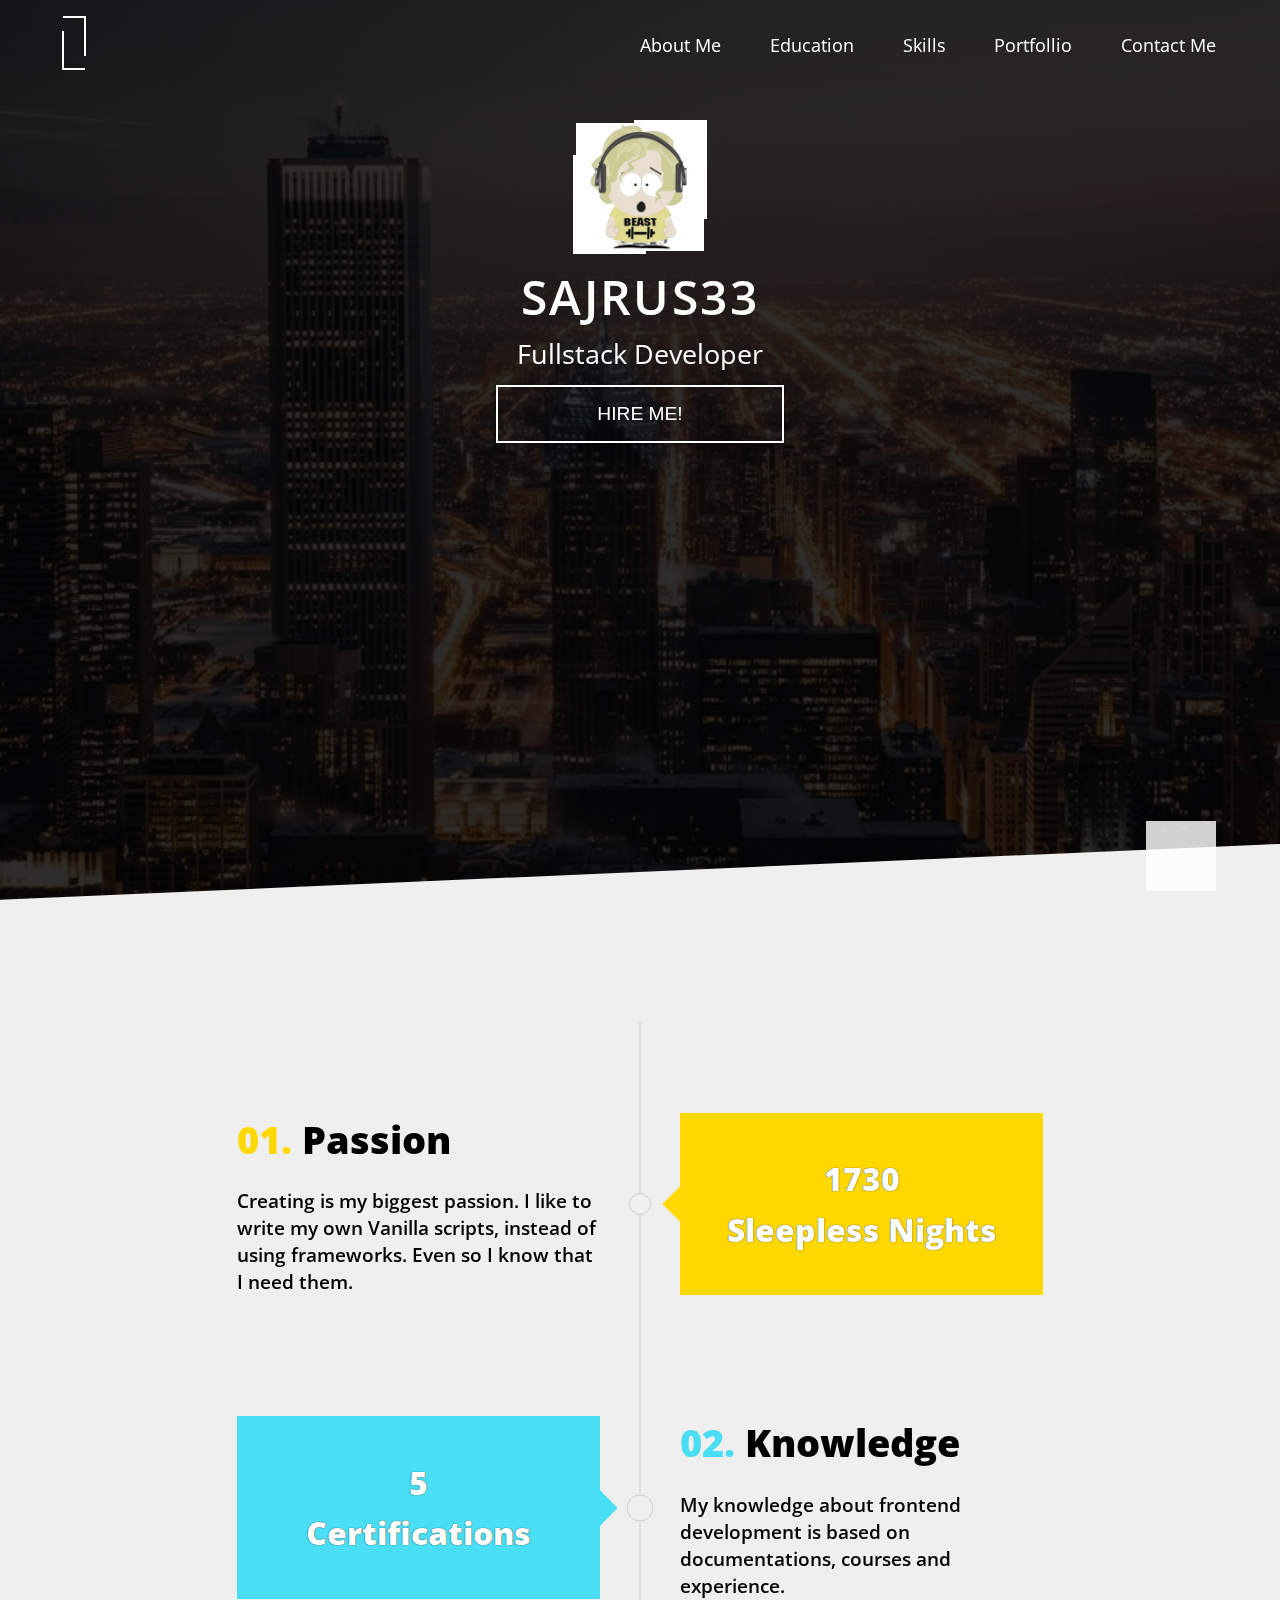
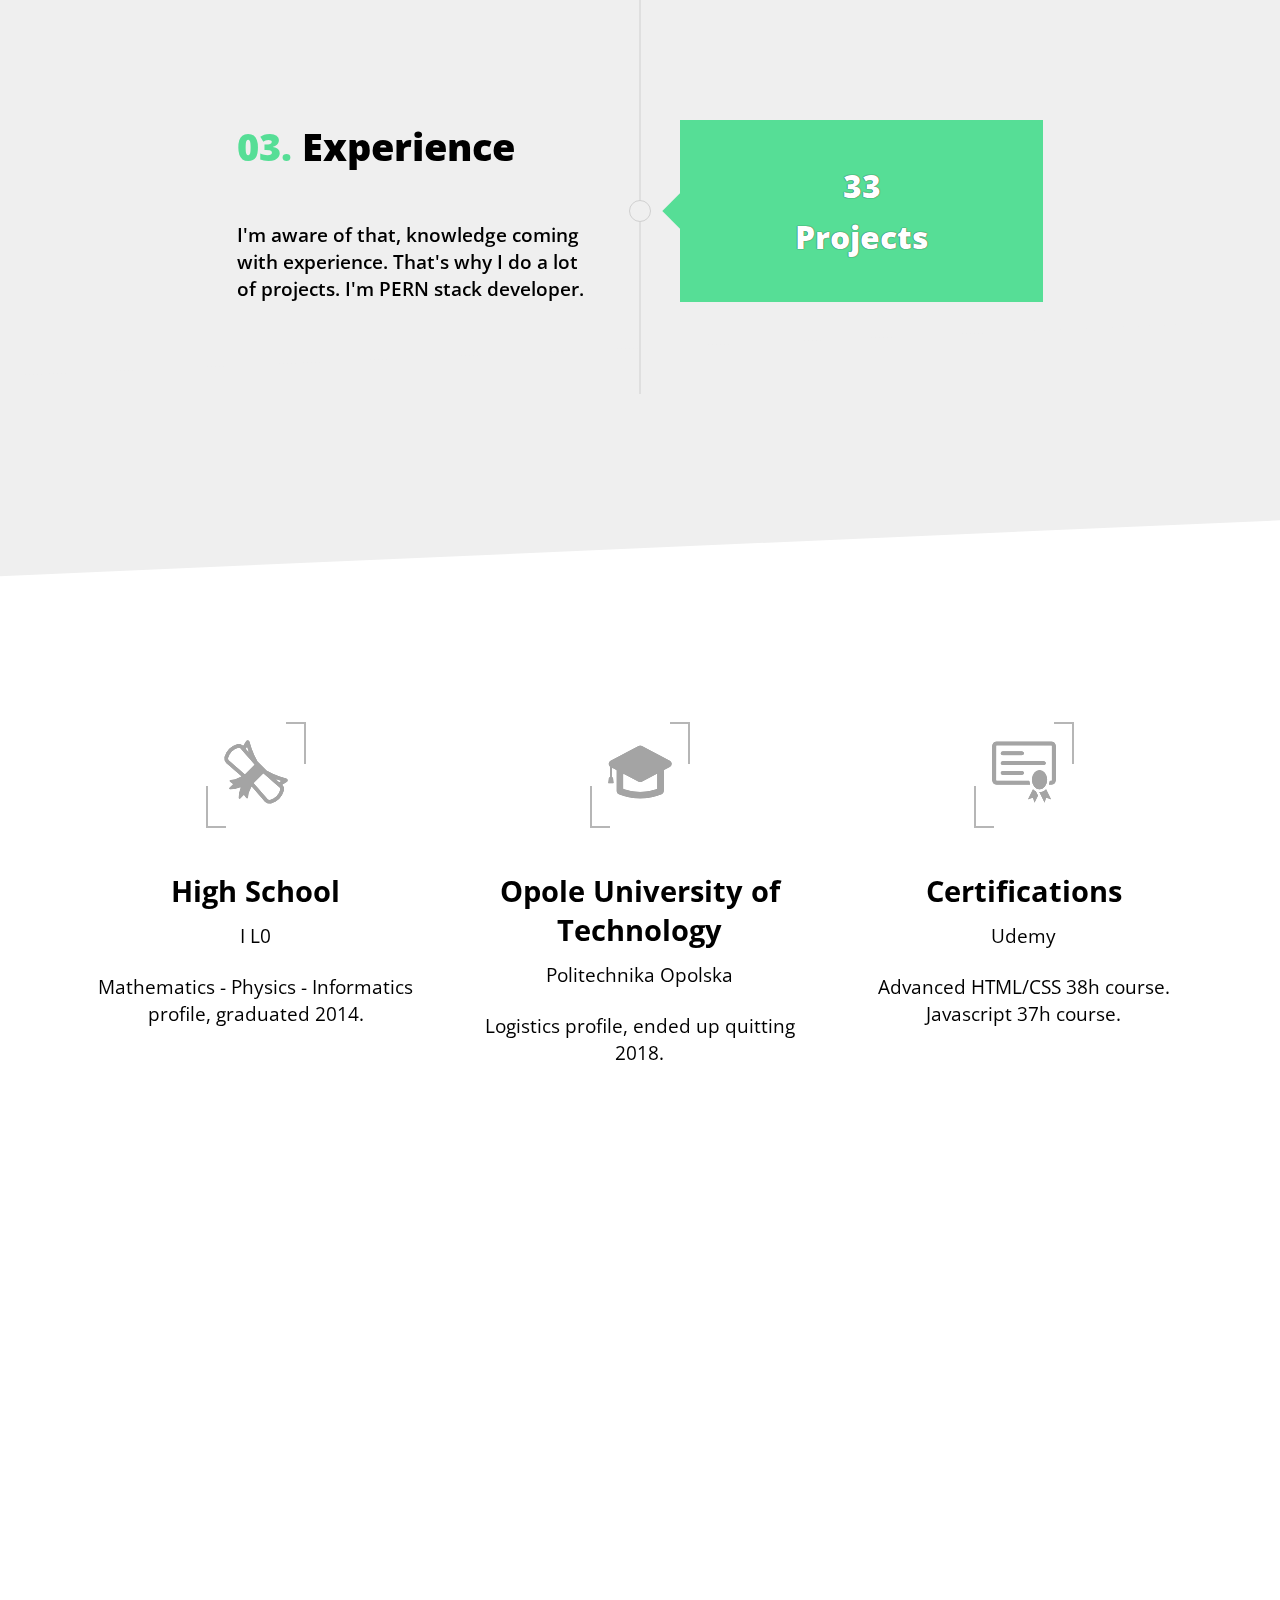
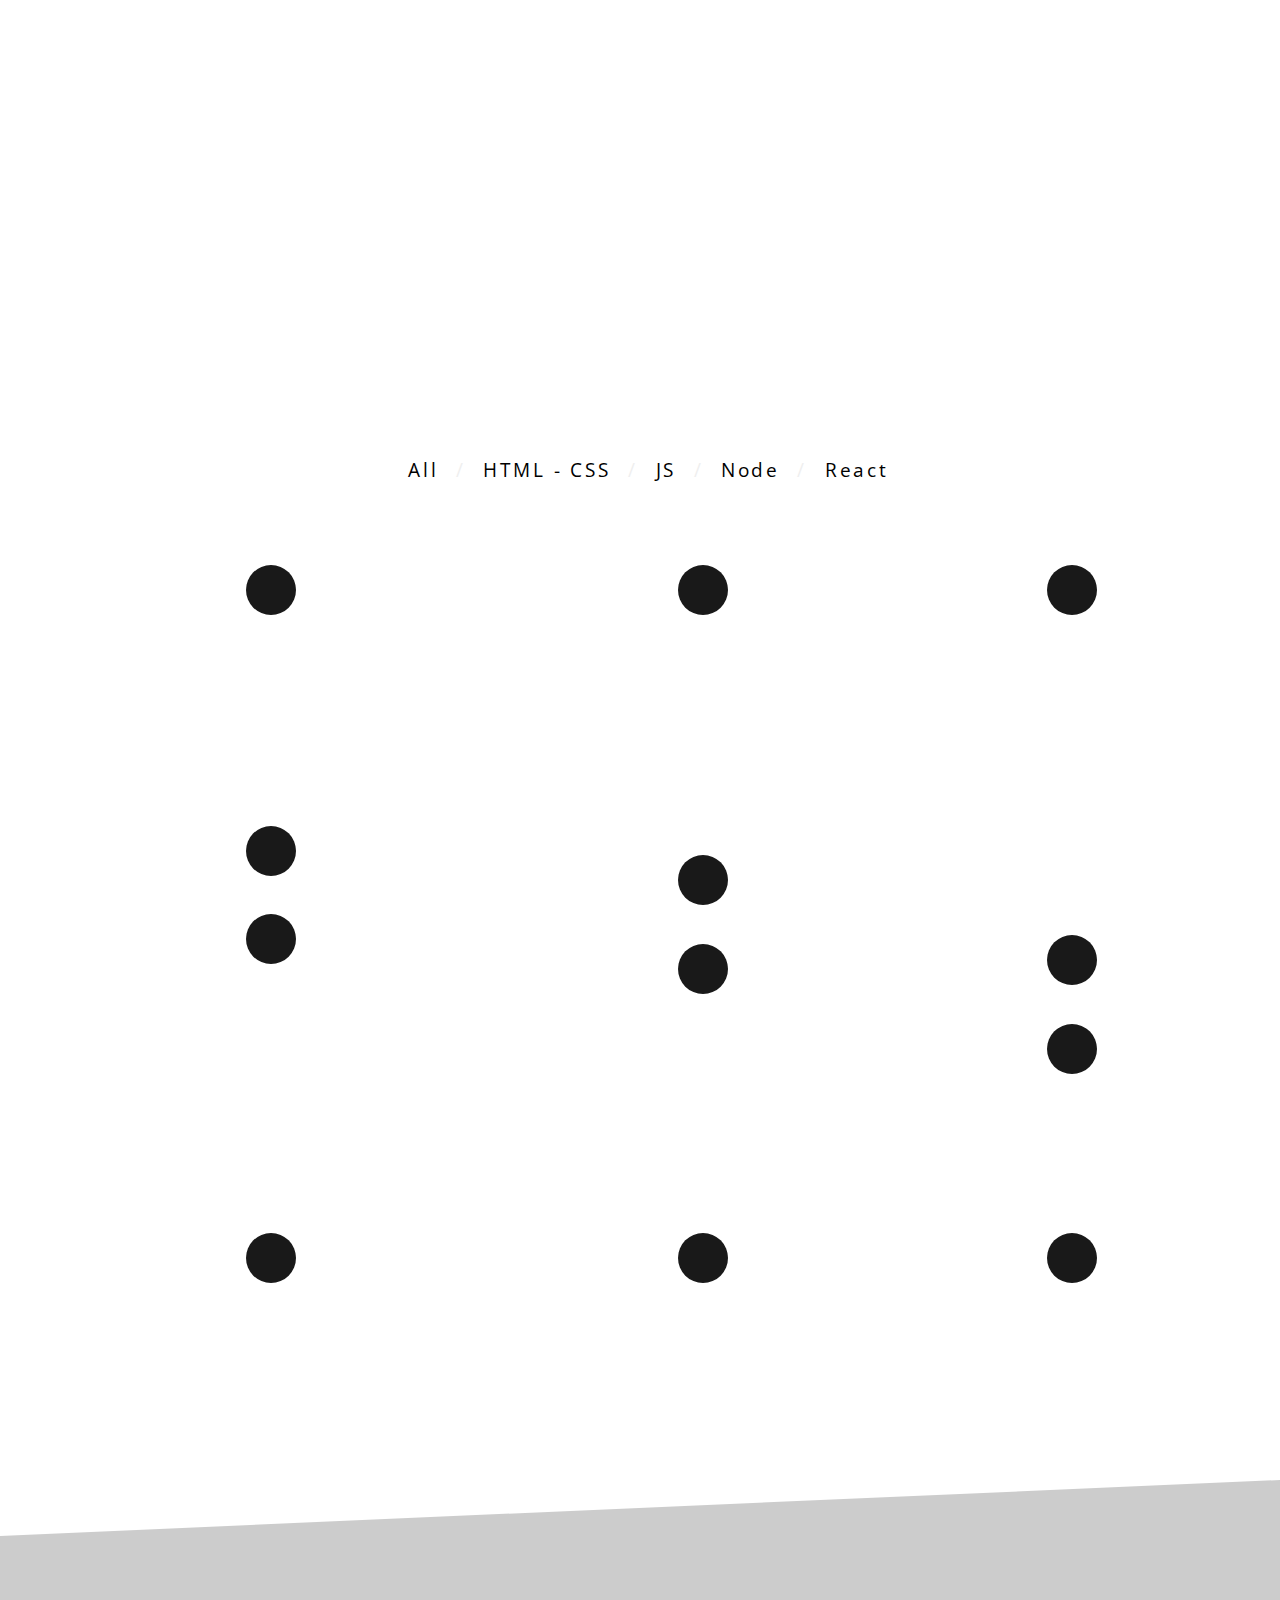
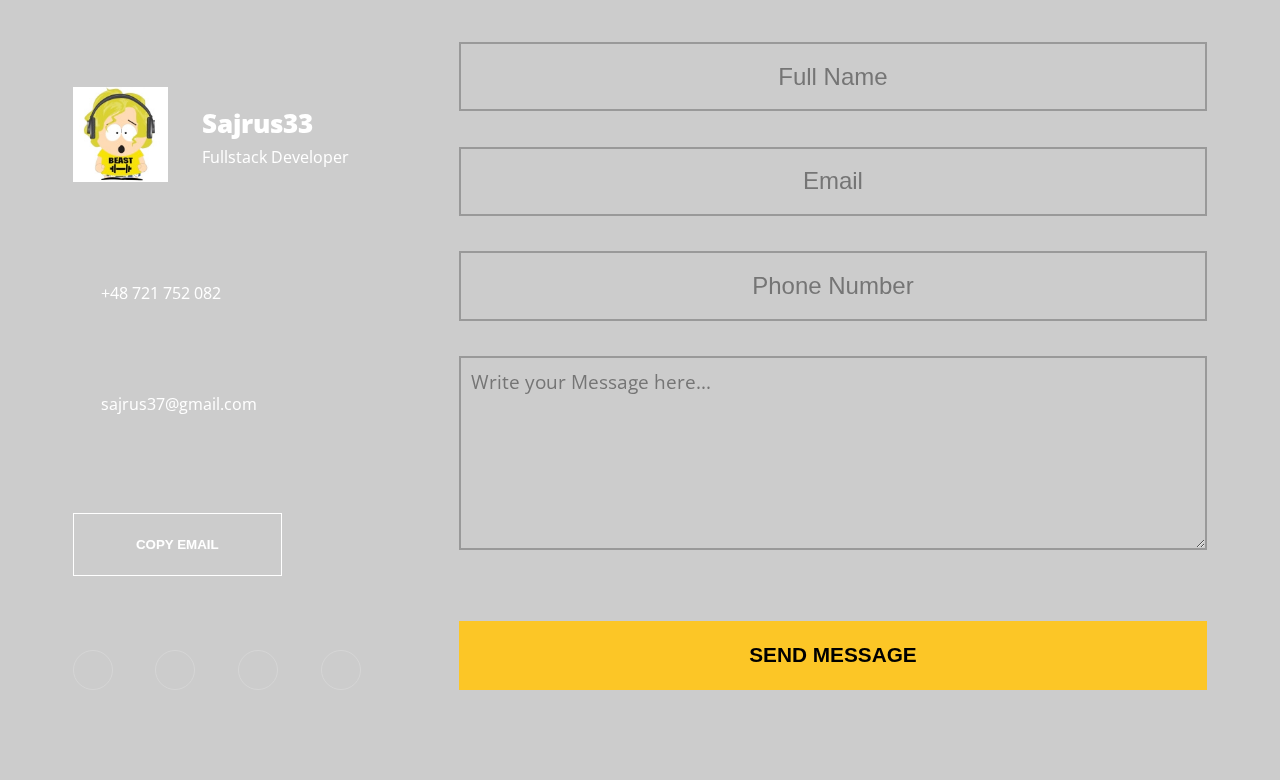
==== commit c4145fe8: "Update index.html" ====
--- a/index.html
+++ b/index.html
@@ -19,13 +19,13 @@
     <meta name="viewport" content="width=device-width, initial-scale=1.0">
     <meta http-equiv="X-UA-Compatible" content="ie=edge">
     <meta name="description"
-        content="Portfolio Junior Frontend Developer, JS developer, looking for a job, Brian Wala.">
+        content="Portfolio Junior Frontend Developer, JS developer, looking for a job, Sajrus33">
     <meta name="keywords" content="Portfolio, Junior, Frontend, JavaScript, HTML, CSS, Vanilla, ES6, RWD">
-    <meta name="author" content="Brian Wala">
+    <meta name="author" content="Sajrus33">
     <meta name="theme-color" content="#000">
     <!-- use manifest.json link it ..  https://developers.google.com/web/tools/lighthouse/audits/address-bar -->
     <!-- <meta name="theme-color" content="#000000"> -->
-    <title>Portfolio Frontend developer, JS developer Wala Brian</title>
+    <title>Portfolio Fullstack developer, JS developer Sajrus33</title>
 
 
 
@@ -77,9 +77,9 @@
         </nav>
         <!-- header section-->
         <section class="header__section">
-            <div class="header__img"> <img src="img/me3.png" alt="Author image" class="img"></div>
-            <h2 class="header__h1">Brian Wala</h2>
-            <span class="header__specialization">Frontend Developer</span>
+            <div class="header__img"> <img src="img/me2.jpg" alt="Author image" class="img"></div>
+            <h2 class="header__h1">Sajrus33</h2>
+            <span class="header__specialization">Fullstack Developer</span>
             <button class="header__button">Hire me!</button>
         </section>
     </header>
@@ -109,7 +109,7 @@
                     </section>
                     <!-- note wrapper -->
                     <div class="about__note about__note--yellow">
-                        <div class="about__amount about__amount--nights">730</div>
+                        <div class="about__amount about__amount--nights">1730</div>
                         <div class="about__label">Sleepless Nights</div>
                     </div>
                     <!-- about section END -->
@@ -148,7 +148,7 @@
                     </section>
                     <!-- note wrapper -->
                     <div class="about__note about__note--green">
-                        <div class="about__amount about__amount--projects">16</div>
+                        <div class="about__amount about__amount--projects">33</div>
                         <div class="about__label">Projects</div>
                     </div>
 
@@ -179,7 +179,7 @@
                             </a>
                         </div>
                         <h3 class="skill__h3">High School</h3>
-                        <span class="skill__school">I Liceum Ogólnokształcące w Wodzisław Śląski</span>
+                        <span class="skill__school">I L0</span>
                         <p class="skill__p">Mathematics - Physics - Informatics profile, graduated 2014.</p>
                     </section>
 
@@ -391,21 +391,21 @@
                             <img src="img/me2.jpg" alt="Author southpark version image" class="img">
                         </div>
                         <div class="footer__me">
-                            <div class="footer__h3">Brian Wala</div>
-                            <span class="footer__specialization">Frontend Developer</span>
+                            <div class="footer__h3">Sajrus33</div>
+                            <span class="footer__specialization">Fullstack Developer</span>
                         </div>
                     </div>
 
                     <div class="footer__myNumber"><i class="fas fa-mobile-alt footer__ico footer__ico--contact"></i>
-                        <p class="contact__info">+48 539 991 716</p>
+                        <p class="contact__info">+48 721 752 082</p>
                     </div>
 
                     <div class="footer__myEmail"><i
-                            class="fas fa-envelope footer__ico footer__ico--contact"></i>brianwala22@gmail.com</div>
+                            class="fas fa-envelope footer__ico footer__ico--contact"></i>sajrus37@gmail.com</div>
 
                     <button class="footer__button">Copy Email</button>
                     <!-- add for button to copy the value of none displayed input  -->
-                    <input type="text" value="brianwala22@gmail.com" class="myEmail" aria-label="Author email">
+                    <input type="text" value="sajrus37@gmail.com" class="myEmail" aria-label="Author email">
 
                     <div class="footer__wrapper footer__wrapper--media">
                         <a href="https://www.facebook.com/groups/jsway" target="_blank" aria-label="my facebook"
@@ -426,7 +426,7 @@
                             <i class="fab fa-codepen footer__ico footer__ico footer__ico--code"></i>
                         </a>
 
-                        <a href="https://www.linkedin.com/in/brian-wala-2a852a184/" target="_blank"
+                        <a href="https://www.linkedin.com/" target="_blank"
                             aria-label="my linkedin" rel="noopener" class="footer__media footer__media--fifth">
                             my linkedin
                             <i class="fab fa-linkedin footer__ico footer__ico footer__ico--g"></i>
@@ -459,4 +459,4 @@
 
 </body>
 
-</html>+</html>
